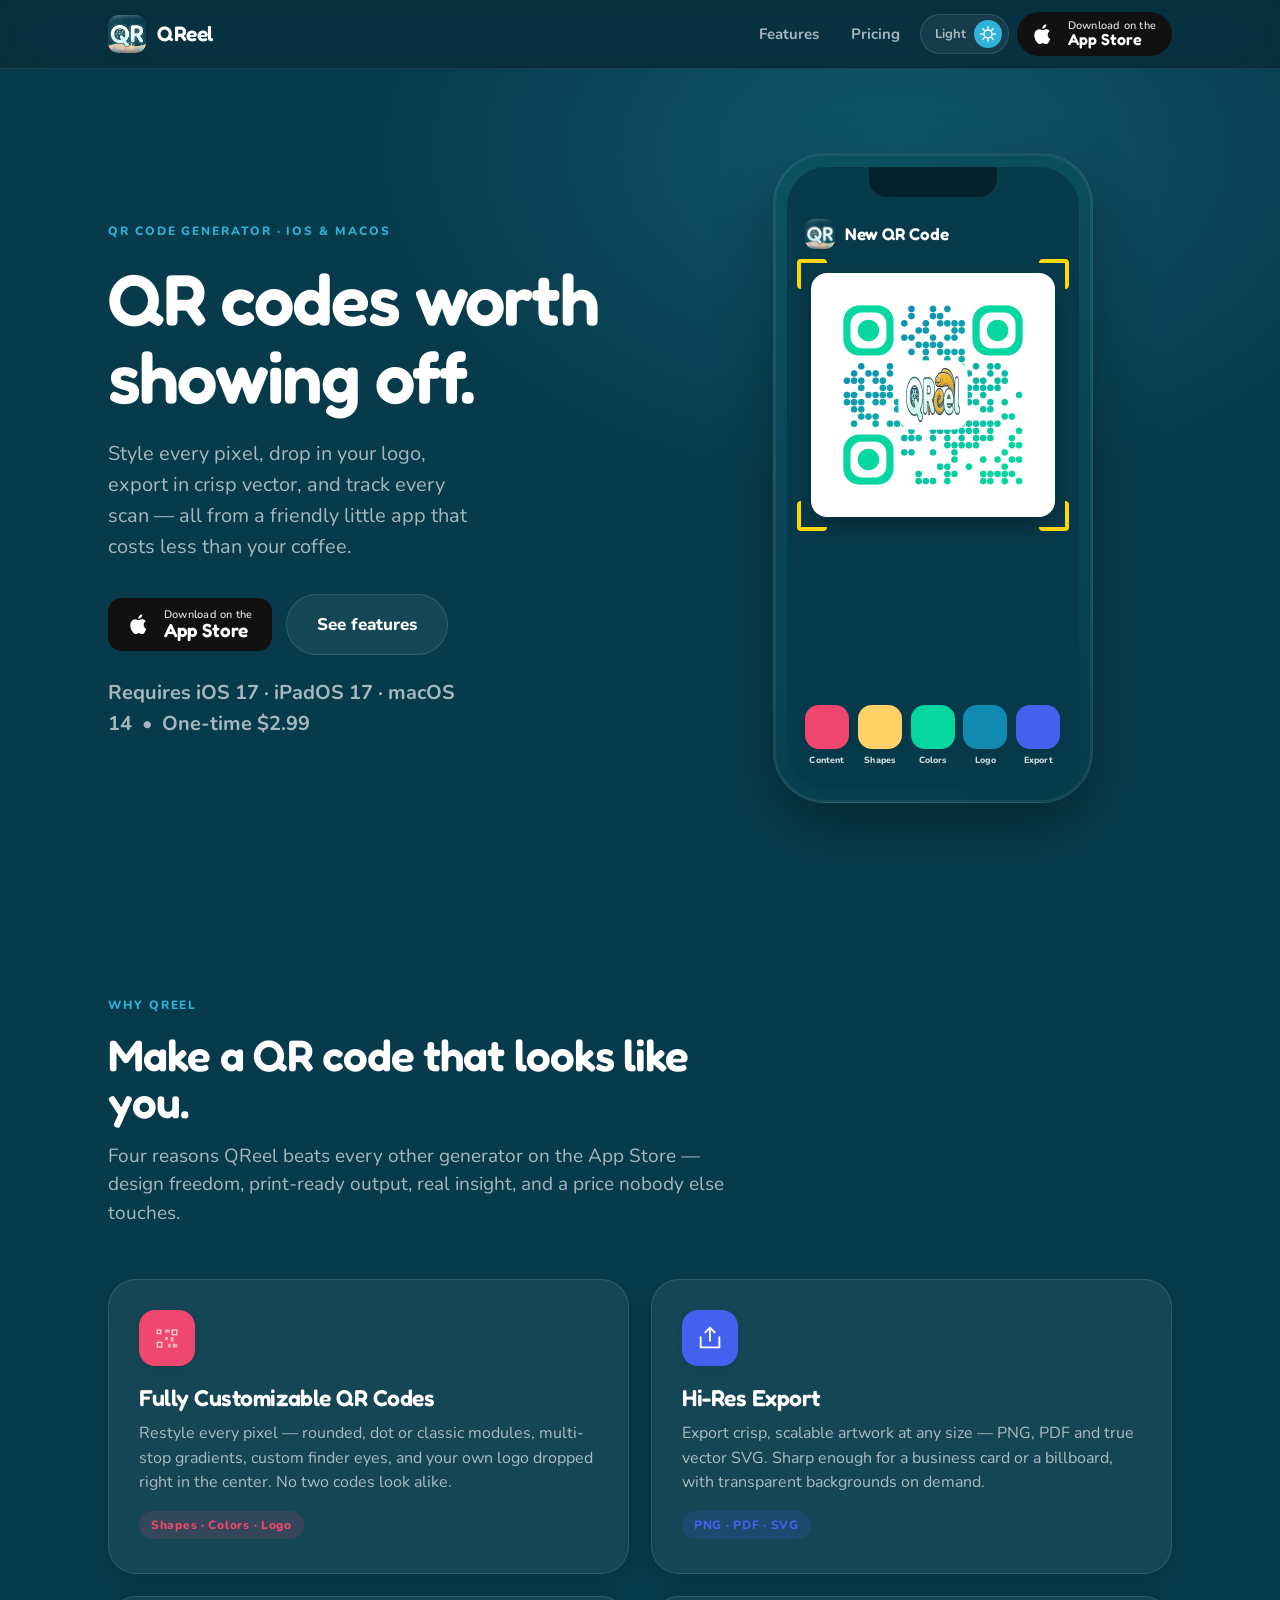
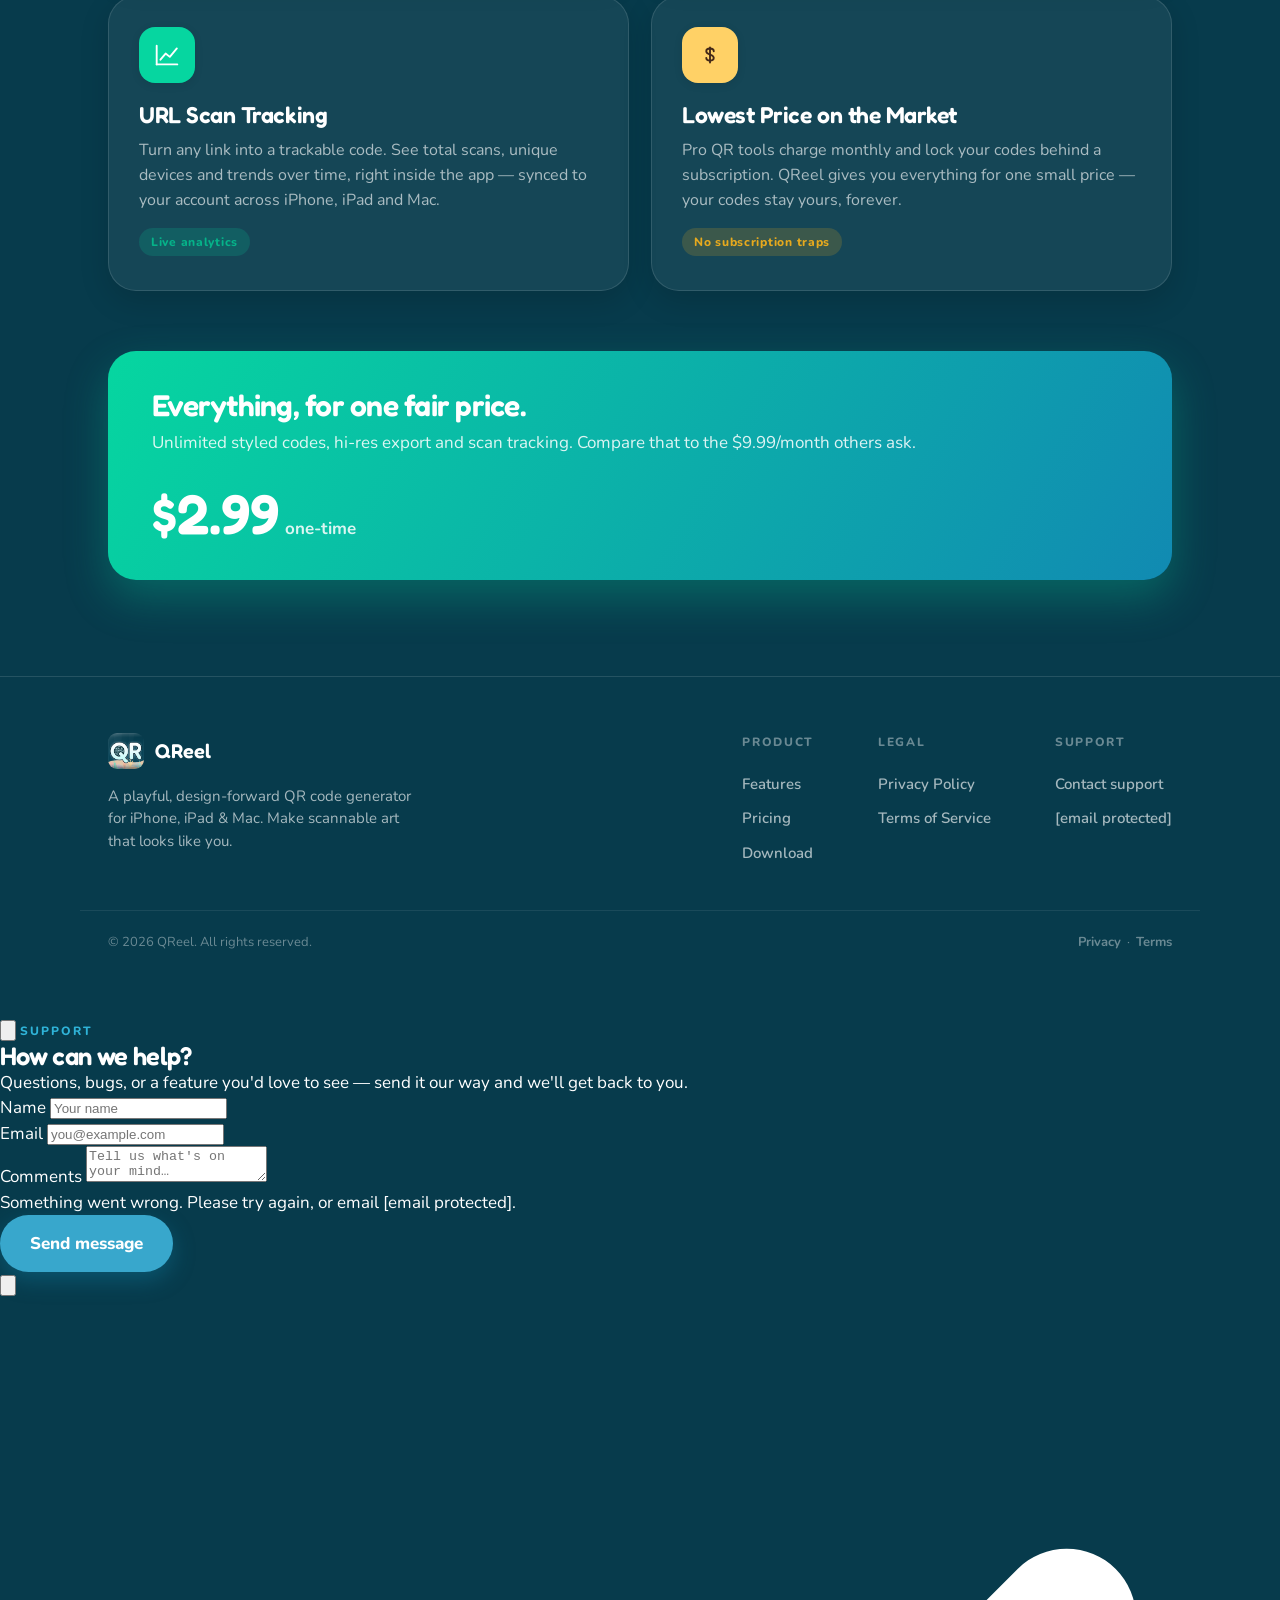
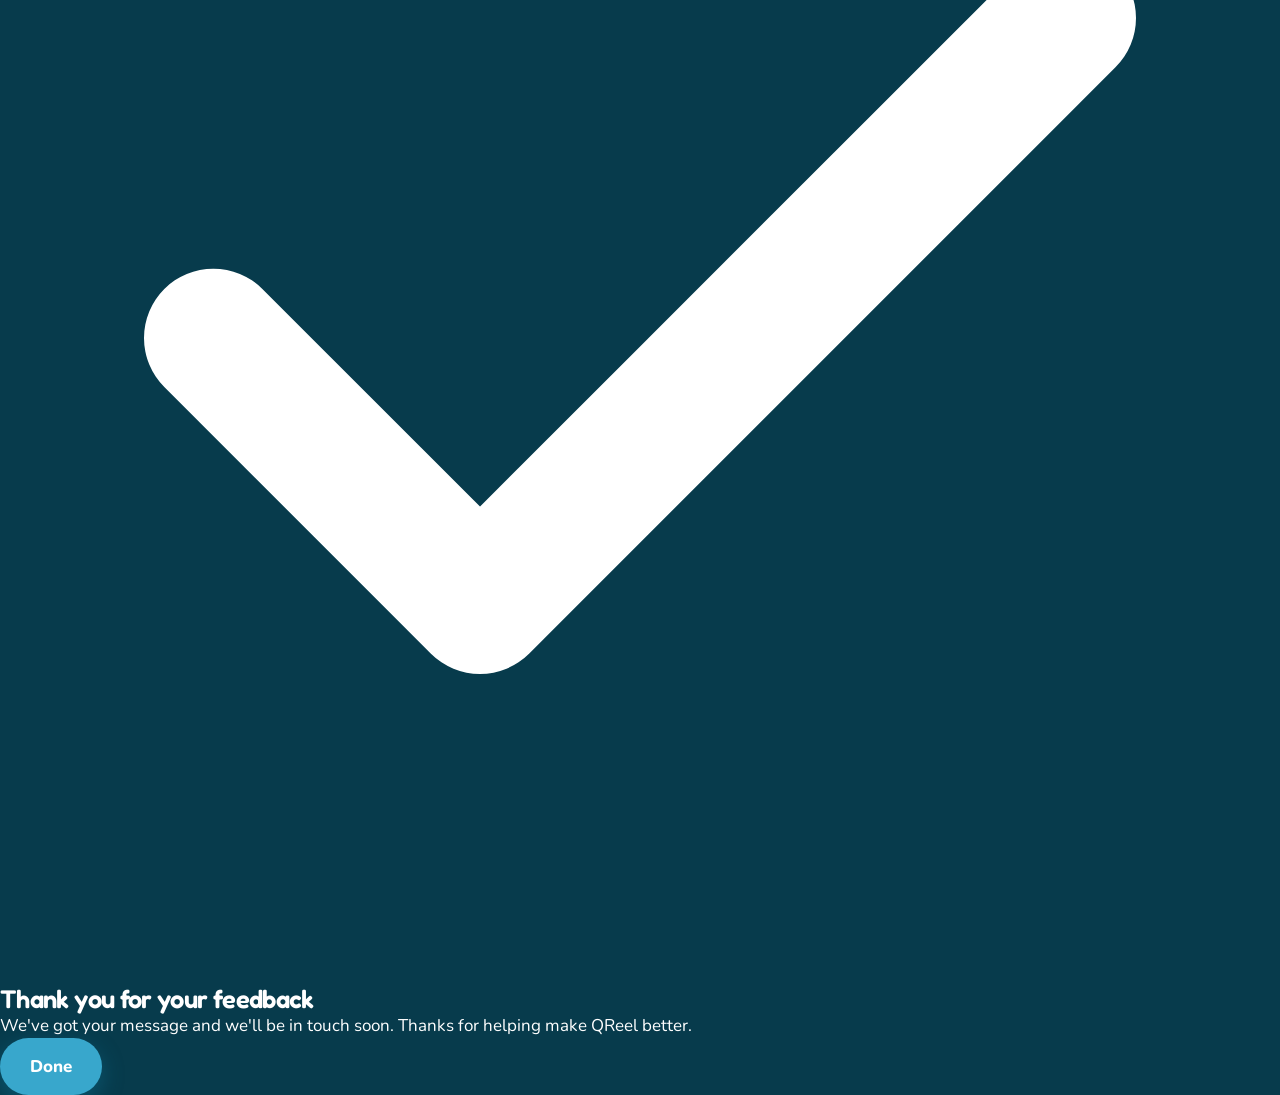
==== index.html @ c8c40844 "Implement support modal and feedback form Added support contact modal and feedback form." ====
<!doctype html>
<html lang="en" data-theme="dark">
<head>
<meta charset="utf-8">
<meta name="viewport" content="width=device-width, initial-scale=1">
<title>QReel — QR codes worth showing off</title>
<meta name="description" content="QReel is a playful QR code generator for iPhone, iPad and Mac. Fully customizable codes, hi-res export, scan tracking — at the lowest price on the App Store.">
<link rel="icon" href="assets/QReel-app-icon-reef-1024.png">
<link rel="stylesheet" href="qreel-site.css">
</head>
<body>
<style>
.heroA { position: relative; padding: 84px 0 92px; overflow: hidden; }
.heroA .hero-bg { position: absolute; inset: 0; background: var(--hero-glow); pointer-events: none; }
.heroA-grid { position: relative; display: grid; grid-template-columns: 1.05fr 0.95fr; gap: 56px; align-items: center; }
.heroA-copy h1 { font-size: clamp(40px, 6.2vw, 72px); margin-top: 18px; }
.heroA-copy > p { margin-top: 22px; font-size: 20px; line-height: 1.55; color: var(--text-secondary); max-width: 30ch; }
.hero-cta { display: flex; gap: 14px; align-items: center; margin-top: 32px; flex-wrap: wrap; }
.hero-meta { margin-top: 22px; color: var(--text-tertiary); font-weight: 700; font-size: 14px; }
.heroA-device { display: flex; justify-content: center; }
.phone {
  position: relative; width: 320px; height: 650px;
  background: linear-gradient(160deg, #0b515f, #073b4c);
  border-radius: 52px; padding: 13px;
  box-shadow: var(--shadow-float), inset 0 0 0 2px rgba(255,255,255,0.06);
  border: 1px solid rgba(255,255,255,0.10);
}
.phone-notch { position: absolute; top: 13px; left: 50%; transform: translateX(-50%); width: 128px; height: 30px; background: #04222b; border-radius: 0 0 18px 18px; z-index: 2; }
.phone-screen { width: 100%; height: 100%; background: #073b4c; border-radius: 40px; padding: 52px 18px 22px; display: flex; flex-direction: column; }
.app-top { display: flex; align-items: center; gap: 10px; margin-bottom: 16px; }
.app-eel { width: 30px; height: 30px; border-radius: 9px; background: url(assets/QReel-app-icon-reef-1024.png) center/cover; box-shadow: var(--shadow-tile); }
.app-title { font-family: var(--font-rounded); font-weight: 600; font-size: 17px; color: #fff; white-space: nowrap; }
.app-qr { background: #fff; border-radius: 16px; padding: 18px; box-shadow: 0 10px 26px rgba(0,0,0,0.3); margin: 8px 6px 0; }
.app-qr canvas { width: 100%; display: block; }
.app-tools { margin-top: auto; display: grid; grid-template-columns: repeat(5,1fr); gap: 8px; padding-top: 18px; }
.tool { display: flex; flex-direction: column; align-items: center; gap: 5px; }
.tool span { width: 44px; height: 44px; border-radius: 14px; box-shadow: var(--shadow-tile); }
.tool label { font-size: 9px; font-weight: 800; color: rgba(255,255,255,0.82); letter-spacing: 0.02em; }
.t-pink span { background: var(--qr-pink); } .t-yellow span { background: var(--qr-yellow); }
.t-emerald span { background: var(--qr-emerald); } .t-blue span { background: var(--qr-blue); }
.t-export span { background: var(--qr-export-blue); }
@media (prefers-reduced-motion: no-preference){ .heroA-device .phone { animation: floaty 6s ease-in-out infinite; } }
@keyframes floaty { 0%,100%{ transform: translateY(0);} 50%{ transform: translateY(-12px);} }
@media (max-width: 900px){ .heroA-grid { grid-template-columns: 1fr; gap: 40px; } .heroA-copy > p { max-width: none; } .heroA-device { order: -1; } .phone { transform: scale(0.9); } }
</style>
<header class="nav">
  <div class="wrap nav-inner">
    <a class="nav-brand" href="index.html" aria-label="QReel home">
      <img src="assets/QReel-app-icon-reef-1024.png" alt="QReel">
      <span>QReel</span>
    </a>
    <nav class="nav-links">
      <a class="hide-sm" href="index.html#features">Features</a>
      <a class="hide-sm" href="index.html#pricing">Pricing</a>
      <button class="theme-toggle" data-theme-toggle aria-label="Toggle color theme">
        <span class="t-dark">Light</span><span class="t-light">Dark</span>
        <span class="knob">
          <svg class="t-dark" viewBox="0 0 24 24" fill="currentColor"><path d="M12 18a6 6 0 100-12 6 6 0 000 12zM12 1v3M12 20v3M4.2 4.2l2.1 2.1M17.7 17.7l2.1 2.1M1 12h3M20 12h3M4.2 19.8l2.1-2.1M17.7 6.3l2.1-2.1" stroke="currentColor" stroke-width="2" fill="none" stroke-linecap="round"/></svg>
          <svg class="t-light" viewBox="0 0 24 24" fill="currentColor"><path d="M21 12.8A9 9 0 1111.2 3a7 7 0 009.8 9.8z"/></svg>
        </span>
      </button>
      <a class="appstore-btn" href="#download" style="padding:8px 16px 8px 13px;">
        <svg viewBox="0 0 24 24" fill="currentColor"><path d="M16.36 12.78c-.02-2.3 1.88-3.4 1.96-3.46-1.07-1.56-2.73-1.78-3.32-1.8-1.41-.14-2.76.83-3.47.83-.72 0-1.82-.81-3-.79-1.54.02-2.97.9-3.76 2.28-1.61 2.79-.41 6.92 1.15 9.19.76 1.11 1.67 2.36 2.86 2.31 1.15-.05 1.58-.74 2.97-.74 1.38 0 1.77.74 2.98.72 1.23-.02 2.01-1.13 2.76-2.25.87-1.29 1.23-2.54 1.25-2.61-.03-.01-2.39-.92-2.41-3.64zM14.07 5.86c.64-.78 1.07-1.85.95-2.93-.92.04-2.03.61-2.69 1.38-.59.69-1.11 1.79-.97 2.84 1.02.08 2.07-.52 2.71-1.29z"/></svg>
        <span class="as-text"><span class="as-small">Download on the</span><span class="as-big" style="font-size:16px;">App Store</span></span>
      </a>
    </nav>
  </div>
</header>
<section class="heroA">
  <div class="hero-bg"></div>
  <div class="wrap heroA-grid">
    <div class="heroA-copy">
      <span class="eyebrow reveal">QR Code Generator · iOS &amp; macOS</span>
      <h1 class="display reveal" data-delay="60">QR codes worth<br>showing off.</h1>
      <p class="reveal" data-delay="120">Style every pixel, drop in your logo, export in crisp vector, and track every scan — all from a friendly little app that costs less than your coffee.</p>
      <div class="hero-cta reveal" data-delay="180">
        <a class="appstore-btn" href="#download"><svg viewBox="0 0 24 24" fill="currentColor"><path d="M16.36 12.78c-.02-2.3 1.88-3.4 1.96-3.46-1.07-1.56-2.73-1.78-3.32-1.8-1.41-.14-2.76.83-3.47.83-.72 0-1.82-.81-3-.79-1.54.02-2.97.9-3.76 2.28-1.61 2.79-.41 6.92 1.15 9.19.76 1.11 1.67 2.36 2.86 2.31 1.15-.05 1.58-.74 2.97-.74 1.38 0 1.77.74 2.98.72 1.23-.02 2.01-1.13 2.76-2.25.87-1.29 1.23-2.54 1.25-2.61-.03-.01-2.39-.92-2.41-3.64zM14.07 5.86c.64-.78 1.07-1.85.95-2.93-.92.04-2.03.61-2.69 1.38-.59.69-1.11 1.79-.97 2.84 1.02.08 2.07-.52 2.71-1.29z"/></svg><span class="as-text"><span class="as-small">Download on the</span><span class="as-big">App Store</span></span></a>
        <a class="btn btn-secondary btn-lg" href="#features">See features</a>
      </div>
      <p class="hero-meta reveal" data-delay="240">Requires iOS 17 · iPadOS 17 · macOS 14 &nbsp;•&nbsp; One&#8209;time $2.99</p>
    </div>

    <div class="heroA-device reveal" data-delay="160">
      <div class="phone">
        <div class="phone-notch"></div>
        <div class="phone-screen">
          <div class="app-top">
            <span class="app-eel"></span>
            <span class="app-title">New QR Code</span>
          </div>
          <div class="app-qr scan-frame">
            <div class="brackets"><span class="tl"></span><span class="tr"></span><span class="bl"></span><span class="br"></span></div>
            <canvas data-qr='{"grid":25,"style":"rounded","colors":["#118ab2","#06d6a0"],"angle":50,"logo":true,"seed":42}'></canvas>
          </div>
          <div class="app-tools">
            <div class="tool t-pink"><span></span><label>Content</label></div>
            <div class="tool t-yellow"><span></span><label>Shapes</label></div>
            <div class="tool t-emerald"><span></span><label>Colors</label></div>
            <div class="tool t-blue"><span></span><label>Logo</label></div>
            <div class="tool t-export"><span></span><label>Export</label></div>
          </div>
        </div>
      </div>
    </div>
  </div>
</section>
<section class="section" id="features">
  <div class="wrap">
    <div class="section-head reveal">
      <span class="eyebrow">Why QReel</span>
      <h2 class="display">Make a QR code that looks like you.</h2>
      <p>Four reasons QReel beats every other generator on the App Store — design freedom, print-ready output, real insight, and a price nobody else touches.</p>
    </div>

    <div class="feature-grid">
      <article class="feature-card f-pink reveal">
        <div class="ic"><svg viewBox="0 0 256 256" fill="currentColor"><path d="M40 56h40v40H40zM48 64v24h24V64zm120-8h48v48h-48zm8 8v32h32V64zM40 160h48v48H40zm8 8v32h32v-32z"/><path d="M112 56h40v24h-40zM160 120h24v40h-24zM112 120h24v24h-24zM136 176h24v32h-24zM176 176h40v32h-40zM112 176h0z" opacity="0.55"/></svg></div>
        <h3>Fully Customizable QR Codes</h3>
        <p>Restyle every pixel — rounded, dot or classic modules, multi-stop gradients, custom finder eyes, and your own logo dropped right in the center. No two codes look alike.</p>
        <span class="tag">Shapes · Colors · Logo</span>
      </article>

      <article class="feature-card f-blue reveal" data-delay="80">
        <div class="ic"><svg viewBox="0 0 256 256" fill="none" stroke="currentColor" stroke-width="16" stroke-linecap="round" stroke-linejoin="round"><path d="M128 152V40"/><path d="M88 80l40-40 40 40"/><path d="M48 120v88h160v-88"/></svg></div>
        <h3>Hi-Res Export</h3>
        <p>Export crisp, scalable artwork at any size — PNG, PDF and true vector SVG. Sharp enough for a business card or a billboard, with transparent backgrounds on demand.</p>
        <span class="tag">PNG · PDF · SVG</span>
      </article>

      <article class="feature-card f-emerald reveal" data-delay="160">
        <div class="ic"><svg viewBox="0 0 256 256" fill="none" stroke="currentColor" stroke-width="16" stroke-linecap="round" stroke-linejoin="round"><path d="M40 208V48"/><path d="M40 208h176"/><path d="M72 168l44-52 36 28 60-72"/></svg></div>
        <h3>URL Scan Tracking</h3>
        <p>Turn any link into a trackable code. See total scans, unique devices and trends over time, right inside the app — synced to your account across iPhone, iPad and Mac.</p>
        <span class="tag">Live analytics</span>
      </article>

      <article class="feature-card f-yellow reveal" data-delay="240">
        <div class="ic"><svg viewBox="0 0 256 256" fill="none" stroke="currentColor" stroke-width="16" stroke-linecap="round" stroke-linejoin="round"><path d="M128 64v128"/><path d="M160 96c0-15-14-24-32-24s-32 8-32 24 14 22 32 28 32 12 32 28-14 24-32 24-32-9-32-24"/></svg></div>
        <h3>Lowest Price on the Market</h3>
        <p>Pro QR tools charge monthly and lock your codes behind a subscription. QReel gives you everything for one small price — your codes stay yours, forever.</p>
        <span class="tag">No subscription traps</span>
      </article>
    </div>

    <div class="price-strip reveal" id="pricing">
      <div class="pl">
        <h3 class="display">Everything, for one fair price.</h3>
        <p>Unlimited styled codes, hi-res export and scan tracking. Compare that to the $9.99/month others ask.</p>
      </div>
      <div class="pr">
        <span class="amt">$2.99</span>
        <span class="per">one&#8209;time</span>
      </div>
    </div>
  </div>
</section>
<footer class="foot">
  <div class="wrap foot-inner">
    <div class="foot-brand">
      <div class="fb"><img src="assets/QReel-app-icon-reef-1024.png" alt="QReel"><span>QReel</span></div>
      <p>A playful, design-forward QR code generator for iPhone, iPad &amp; Mac. Make scannable art that looks like you.</p>
    </div>
    <div class="foot-cols">
      <div class="foot-col">
        <h4>Product</h4>
        <a href="index.html#features">Features</a>
        <a href="index.html#pricing">Pricing</a>
        <a href="#download">Download</a>
      </div>
      <div class="foot-col">
        <h4>Legal</h4>
        <a href="privacy.html">Privacy Policy</a>
        <a href="terms.html">Terms of Service</a>
      </div>
      <div class="foot-col">
        <h4>Support</h4>
        <a href="#" data-open-support>Contact support</a>
        <a href="/cdn-cgi/l/email-protection#0e7d7b7e7e617c7a4e7f7c6b6b62206f7e7e"><span class="__cf_email__" data-cfemail="d2a1a7a2a2bda0a692a3a0b7b7befcb3a2a2">[email&#160;protected]</span></a>
      </div>
    </div>
  </div>
  <div class="foot-legal">
    <span>© 2026 QReel. All rights reserved.</span>
    <span><a href="privacy.html">Privacy</a> &nbsp;·&nbsp; <a href="terms.html">Terms</a></span>
  </div>
</footer>
<div class="modal" id="supportModal" aria-hidden="true">
  <div class="modal-scrim" data-close></div>
  <div class="modal-shell">
    <div class="modal-card" role="dialog" aria-modal="true" aria-labelledby="supportTitle">
      <button class="modal-close" type="button" data-close aria-label="Close">
        <svg viewBox="0 0 24 24" fill="none" stroke="currentColor" stroke-width="2.4" stroke-linecap="round"><path d="M6 6l12 12M18 6L6 18"></path></svg>
      </button>
      <span class="eyebrow">Support</span>
      <h2 class="display" id="supportTitle">How can we help?</h2>
      <p class="sub">Questions, bugs, or a feature you'd love to see — send it our way and we'll get back to you.</p>
      <form id="supportForm" action="https://api.staticforms.dev/submit" method="POST" novalidate>
        <input type="hidden" name="apiKey" value="sf_827bdb34bec61e9b6d67c569">
        <div class="field">
          <label for="sf-name">Name</label>
          <input id="sf-name" name="name" type="text" autocomplete="name" placeholder="Your name" required>
        </div>
        <div class="field">
          <label for="sf-email">Email</label>
          <input id="sf-email" name="email" type="email" autocomplete="email" placeholder="you@example.com" required>
        </div>
        <div class="field">
          <label for="sf-message">Comments</label>
          <textarea id="sf-message" name="message" placeholder="Tell us what's on your mind…" required></textarea>
        </div>
        <input type="hidden" name="subject" value="New QReel support message">
        <input type="text" name="honeypot" tabindex="-1" autocomplete="off" style="position:absolute;left:-9999px;width:1px;height:1px;opacity:0" aria-hidden="true">
        <p class="form-error" id="sf-error">Something went wrong. Please try again, or email <a href="/cdn-cgi/l/email-protection" class="__cf_email__" data-cfemail="582b2d2828372a2c18292a3d3d3476392828">[email&#160;protected]</a>.</p>
        <div class="form-actions">
          <button class="btn btn-primary btn-lg" type="submit">Send message</button>
        </div>
      </form>
    </div>
  </div>
</div>
<div class="modal" id="thanksModal" aria-hidden="true">
  <div class="modal-scrim" data-close></div>
  <div class="modal-shell">
    <div class="modal-card" role="dialog" aria-modal="true" aria-labelledby="thanksTitle">
      <button class="modal-close" type="button" data-close aria-label="Close">
        <svg viewBox="0 0 24 24" fill="none" stroke="currentColor" stroke-width="2.4" stroke-linecap="round"><path d="M6 6l12 12M18 6L6 18"></path></svg>
      </button>
      <div class="modal-success-ic"><svg viewBox="0 0 24 24" fill="none" stroke="currentColor" stroke-width="2.6" stroke-linecap="round" stroke-linejoin="round"><path d="M20 6L9 17l-5-5"></path></svg></div>
      <h2 class="display" id="thanksTitle">Thank you for your feedback</h2>
      <p class="sub">We've got your message and we'll be in touch soon. Thanks for helping make QReel better.</p>
      <div class="form-actions">
        <button class="btn btn-primary btn-lg" type="button" data-close>Done</button>
      </div>
    </div>
  </div>
</div>
<script data-cfasync="false" src="/cdn-cgi/scripts/5c5dd728/cloudflare-static/email-decode.min.js"></script><script data-cfasync="false" src="/cdn-cgi/scripts/5c5dd728/cloudflare-static/email-decode.min.js"></script><script src="qr-art.js"></script>
<script src="site.js"></script>
</body>
</html>
---- qreel-site.css ----
/* ============================================================
   QReel — marketing site styles
   Self-contained (tokens + components inlined) so the GitHub
   Pages repo only needs this /site folder. Built on the QReel
   design system: happy flat palette, Fredoka display + Nunito
   UI, teal/cream ambient themes, soft shadows, liquid press.
   ============================================================ */

@import url("https://fonts.googleapis.com/css2?family=Fredoka:wght@400;500;600;700&family=Nunito:ital,wght@0,400;0,500;0,600;0,700;0,800;1,400&display=swap");

/* ---- Tokens ---------------------------------------------- */
:root {
  --qr-pink:     #ef476f;
  --qr-yellow:   #ffd166;
  --qr-emerald:  #06d6a0;
  --qr-blue:     #118ab2;
  --qr-teal:     #073b4c;
  --qr-cream:    #f2dfd7;
  --qr-scan-gold:   #ffd60a;
  --qr-export-blue: #4361ee;
  --qr-cocoa:       #432818;
  --qr-eel-gold:    #e6a91e;
  --qr-eel-green:   #8fbf3f;

  --font-ui: "Nunito", -apple-system, system-ui, "Segoe UI", Roboto, sans-serif;
  --font-rounded: "Fredoka", -apple-system, "SF Pro Rounded", system-ui, "Nunito", sans-serif;

  --r-sm: 12px;
  --r-md: 16px;
  --r-lg: 20px;
  --r-xl: 28px;
  --r-pill: 999px;

  --shadow-tile:   0 2px 8px  rgba(0,0,0,0.10);
  --shadow-card:   0 10px 30px rgba(0,0,0,0.14);
  --shadow-qr:     0 18px 44px rgba(0,0,0,0.28);
  --shadow-float:  0 24px 60px rgba(0,0,0,0.30);

  --ease-spring: cubic-bezier(0.34, 1.12, 0.64, 1);
  --ease-liquid: cubic-bezier(0.3, 1.6, 0.5, 1);
  --press-scale: 0.93;

  --maxw: 1120px;
}

/* ---- Theme: dark (teal) ---------------------------------- */
:root,
[data-theme="dark"] {
  --bg-app:        #073b4c;
  --bg-elevated:   #0c4d61;
  --bg-deep:       #052c39;
  --surface-card:  rgba(255,255,255,0.06);
  --surface-glass: rgba(12,40,48,0.62);
  --hairline:      rgba(255,255,255,0.12);
  --hairline-2:    rgba(255,255,255,0.08);
  --text-primary:   #ffffff;
  --text-secondary: rgba(255,255,255,0.64);
  --text-tertiary:  rgba(255,255,255,0.40);
  --accent:        #2fb3d8;
  --accent-strong: #38a7cc;
  --hero-glow:     radial-gradient(60% 60% at 70% 10%, rgba(47,179,216,0.22), transparent 70%);
}

/* ---- Theme: light (warm cream) --------------------------- */
[data-theme="light"] {
  --bg-app:        #f2dfd7;
  --bg-elevated:   #fbf3ee;
  --bg-deep:       #ead6cc;
  --surface-card:  #ffffff;
  --surface-glass: rgba(255,255,255,0.72);
  --hairline:      rgba(67,40,24,0.14);
  --hairline-2:    rgba(67,40,24,0.08);
  --text-primary:   #432818;
  --text-secondary: rgba(67,40,24,0.66);
  --text-tertiary:  rgba(67,40,24,0.42);
  --accent:        #0d6f90;
  --accent-strong: #118ab2;
  --hero-glow:     radial-gradient(60% 60% at 70% 10%, rgba(17,138,178,0.12), transparent 70%);
}

/* ---- Reset ----------------------------------------------- */
*, *::before, *::after { box-sizing: border-box; }
html { -webkit-text-size-adjust: 100%; scroll-behavior: smooth; }
body {
  margin: 0;
  font-family: var(--font-ui);
  font-size: 17px;
  line-height: 1.5;
  color: var(--text-primary);
  background: var(--bg-app);
  -webkit-font-smoothing: antialiased;
  -moz-osx-font-smoothing: grayscale;
}
img { max-width: 100%; display: block; }
a { color: inherit; text-decoration: none; }
h1, h2, h3 { margin: 0; font-family: var(--font-rounded); font-weight: 600; letter-spacing: -0.02em; line-height: 1.08; }
p { margin: 0; }

.wrap { width: 100%; max-width: var(--maxw); margin: 0 auto; padding: 0 28px; }
.display { font-family: var(--font-rounded); font-weight: 600; letter-spacing: -0.025em; }
.eyebrow {
  font-family: var(--font-ui);
  font-size: 12px;
  font-weight: 800;
  letter-spacing: 0.16em;
  text-transform: uppercase;
  color: var(--accent);
}

/* ---- Top nav --------------------------------------------- */
.nav {
  position: sticky; top: 0; z-index: 50;
  backdrop-filter: blur(20px) saturate(180%);
  -webkit-backdrop-filter: blur(20px) saturate(180%);
  background: var(--surface-glass);
  border-bottom: 1px solid var(--hairline-2);
}
.nav-inner {
  display: flex; align-items: center; justify-content: space-between;
  height: 68px;
}
.nav-brand { display: flex; align-items: center; gap: 11px; }
.nav-brand img { width: 38px; height: 38px; border-radius: 10px; box-shadow: var(--shadow-tile); }
.nav-brand span { font-family: var(--font-rounded); font-weight: 600; font-size: 21px; letter-spacing: -0.02em; }
.nav-links { display: flex; align-items: center; gap: 8px; }
.nav-links a { color: var(--text-secondary); font-weight: 700; font-size: 15px; padding: 8px 12px; border-radius: var(--r-pill); transition: color 180ms, background 180ms; }
.nav-links a:hover { color: var(--text-primary); background: var(--hairline-2); }
.nav-links a.appstore-btn,
.nav-links a.appstore-btn:hover { color: #fff; background: #111; }

/* ---- Theme toggle ---------------------------------------- */
.theme-toggle {
  display: inline-flex; align-items: center; gap: 8px;
  height: 40px; padding: 0 6px 0 14px;
  border: 1px solid var(--hairline);
  background: var(--surface-card);
  border-radius: var(--r-pill);
  color: var(--text-secondary);
  font-family: var(--font-ui); font-weight: 700; font-size: 13px;
  cursor: pointer;
  transition: transform 220ms var(--ease-liquid), border-color 180ms, color 180ms;
}
.theme-toggle:hover { color: var(--text-primary); border-color: var(--accent); }
.theme-toggle:active { transform: scale(var(--press-scale)); }
.theme-toggle .knob {
  width: 28px; height: 28px; border-radius: 50%;
  display: grid; place-items: center;
  background: var(--accent); color: #fff;
}
.theme-toggle .knob svg { width: 16px; height: 16px; }
.theme-toggle .t-light { display: none; }
.theme-toggle .t-dark { display: inline; }
[data-theme="light"] .theme-toggle .t-light { display: inline; }
[data-theme="light"] .theme-toggle .t-dark { display: none; }

/* ---- Buttons --------------------------------------------- */
.btn {
  display: inline-flex; align-items: center; justify-content: center; gap: 10px;
  font-family: var(--font-ui); font-weight: 800; font-size: 16px;
  border: none; cursor: pointer; text-align: center;
  border-radius: var(--r-pill); padding: 15px 26px;
  transition: transform 240ms var(--ease-liquid), box-shadow 220ms, background 180ms, filter 180ms;
}
.btn:active { transform: scale(var(--press-scale)); }
.btn-primary { background: var(--accent-strong); color: #fff; box-shadow: 0 8px 22px rgba(17,138,178,0.34); }
.btn-primary:hover { filter: brightness(1.06); box-shadow: 0 12px 28px rgba(17,138,178,0.42); }
.btn-secondary { background: var(--surface-card); color: var(--text-primary); border: 1px solid var(--hairline); }
.btn-secondary:hover { border-color: var(--accent); }
.btn .store-glyph { width: 20px; height: 24px; }
.btn-lg { padding: 17px 30px; font-size: 17px; }

/* App Store style pill */
.appstore-btn {
  display: inline-flex; align-items: center; gap: 12px;
  background: #111; color: #fff;
  border-radius: 14px; padding: 11px 20px 11px 18px;
  transition: transform 240ms var(--ease-liquid), filter 180ms;
}
[data-theme="light"] .appstore-btn { background: #1c1c1e; }
.appstore-btn:hover { filter: brightness(1.12); }
.appstore-btn:active { transform: scale(var(--press-scale)); }
.appstore-btn svg { width: 26px; height: 26px; flex: none; }
.appstore-btn .as-text { display: flex; flex-direction: column; line-height: 1.05; text-align: left; }
.appstore-btn .as-small { font-size: 11px; font-weight: 600; opacity: 0.85; letter-spacing: 0.02em; }
.appstore-btn .as-big { font-family: var(--font-rounded); font-weight: 600; font-size: 19px; }

/* ---- Feature section (shared) ---------------------------- */
.section { padding: 96px 0; }
.section-head { max-width: 640px; }
.section-head h2 { font-size: clamp(30px, 4vw, 44px); margin-top: 14px; }
.section-head p { margin-top: 16px; color: var(--text-secondary); font-size: 19px; }

.feature-grid {
  margin-top: 52px;
  display: grid; gap: 22px;
  grid-template-columns: repeat(2, 1fr);
}
.feature-card {
  position: relative;
  background: var(--surface-card);
  border: 1px solid var(--hairline);
  border-radius: var(--r-xl);
  padding: 30px 30px 34px;
  box-shadow: var(--shadow-card);
  overflow: hidden;
  transition: transform 320ms var(--ease-spring);
}
.feature-card:hover { transform: translateY(-4px); }
.feature-card .ic {
  width: 56px; height: 56px; border-radius: var(--r-md);
  display: grid; place-items: center; margin-bottom: 20px;
  box-shadow: var(--shadow-tile);
}
.feature-card .ic svg { width: 30px; height: 30px; color: #fff; }
.feature-card h3 { font-size: 23px; }
.feature-card p { margin-top: 10px; color: var(--text-secondary); font-size: 16px; line-height: 1.55; }
.feature-card .tag {
  display: inline-block; margin-top: 16px;
  font-size: 12px; font-weight: 800; letter-spacing: 0.06em;
  padding: 5px 12px; border-radius: var(--r-pill);
}
/* per-feature accent (QReel color-coding) */
.f-pink   .ic { background: var(--qr-pink); }
.f-yellow .ic { background: var(--qr-yellow); }
.f-yellow .ic svg { color: var(--qr-cocoa); }
.f-emerald .ic { background: var(--qr-emerald); }
.f-blue   .ic { background: var(--qr-export-blue); }
.f-pink    .tag { background: rgba(239,71,111,0.14);  color: var(--qr-pink); }
.f-yellow  .tag { background: rgba(230,169,30,0.18);  color: var(--qr-eel-gold); }
.f-emerald .tag { background: rgba(6,214,160,0.16);   color: #06b389; }
.f-blue    .tag { background: rgba(67,97,238,0.14);   color: var(--qr-export-blue); }

/* ---- Price strip ----------------------------------------- */
.price-strip {
  margin-top: 60px;
  display: flex; align-items: center; justify-content: space-between; gap: 30px;
  flex-wrap: wrap;
  background: linear-gradient(120deg, var(--qr-emerald), var(--qr-blue));
  border-radius: var(--r-xl);
  padding: 38px 44px;
  color: #fff;
  box-shadow: 0 18px 44px rgba(6,214,160,0.28);
}
.price-strip .pl h3 { font-size: 30px; color: #fff; }
.price-strip .pl p { margin-top: 8px; color: rgba(255,255,255,0.86); font-size: 17px; }
.price-strip .pr { display: flex; align-items: baseline; gap: 6px; }
.price-strip .pr .amt { font-family: var(--font-rounded); font-weight: 600; font-size: 56px; line-height: 1; }
.price-strip .pr .per { font-size: 17px; font-weight: 700; opacity: 0.85; }

/* ---- Footer ---------------------------------------------- */
.foot { border-top: 1px solid var(--hairline); padding: 56px 0 64px; }
.foot-inner { display: flex; justify-content: space-between; gap: 40px; flex-wrap: wrap; }
.foot-brand { max-width: 320px; }
.foot-brand .fb { display: flex; align-items: center; gap: 11px; }
.foot-brand img { width: 36px; height: 36px; border-radius: 9px; }
.foot-brand .fb span { font-family: var(--font-rounded); font-weight: 600; font-size: 20px; }
.foot-brand p { margin-top: 16px; color: var(--text-secondary); font-size: 15px; }
.foot-cols { display: flex; gap: 64px; flex-wrap: wrap; }
.foot-col h4 { font-family: var(--font-ui); font-size: 12px; font-weight: 800; letter-spacing: 0.14em; text-transform: uppercase; color: var(--text-tertiary); margin: 0 0 16px; }
.foot-col a { display: block; color: var(--text-secondary); font-weight: 600; font-size: 15px; padding: 6px 0; transition: color 160ms; }
.foot-col a:hover { color: var(--accent); }
.foot-legal {
  max-width: var(--maxw); margin: 40px auto 0; padding: 22px 28px 0;
  border-top: 1px solid var(--hairline-2);
  display: flex; justify-content: space-between; gap: 16px; flex-wrap: wrap;
  color: var(--text-tertiary); font-size: 13px;
}
.foot-legal a { color: var(--text-tertiary); font-weight: 700; }
.foot-legal a:hover { color: var(--accent); }

/* ---- Scan-bracket frame (brand flourish) ----------------- */
.scan-frame { position: relative; }
.scan-frame::before, .scan-frame::after,
.scan-frame > .br-tl, .scan-frame > .br-tr, .scan-frame > .br-bl, .scan-frame > .br-br { display: none; }
.brackets { position: absolute; inset: -14px; pointer-events: none; }
.brackets span {
  position: absolute; width: 30px; height: 30px;
  border: 4px solid var(--qr-scan-gold); border-radius: 4px;
}
.brackets .tl { top: 0; left: 0; border-right: none; border-bottom: none; }
.brackets .tr { top: 0; right: 0; border-left: none; border-bottom: none; }
.brackets .bl { bottom: 0; left: 0; border-right: none; border-top: none; }
.brackets .br { bottom: 0; right: 0; border-left: none; border-top: none; }

/* ---- QR canvas card -------------------------------------- */
.qr-card {
  background: #ffffff;
  border-radius: var(--r-lg);
  padding: 22px;
  box-shadow: var(--shadow-qr);
}
.qr-card canvas { display: block; width: 100%; height: auto; border-radius: 10px; }
.qr-cap { margin-top: 14px; text-align: center; font-weight: 800; font-size: 13px; letter-spacing: 0.06em; color: var(--qr-cocoa); text-transform: uppercase; }

/* ---- legal doc pages ------------------------------------- */
.doc { max-width: 760px; margin: 0 auto; padding: 64px 28px 96px; }
.doc .eyebrow { display: block; }
.doc h1 { font-size: clamp(34px, 5vw, 50px); margin-top: 12px; }
.doc .meta { margin-top: 14px; color: var(--text-tertiary); font-size: 15px; font-weight: 700; }
.doc h2 { font-size: 25px; margin: 44px 0 0; }
.doc h2 + p { margin-top: 14px; }
.doc p, .doc li { color: var(--text-secondary); font-size: 17px; line-height: 1.62; }
.doc p { margin-top: 14px; }
.doc ul { margin: 14px 0 0; padding-left: 22px; }
.doc li { margin-top: 8px; }
.doc strong { color: var(--text-primary); font-weight: 800; }
.doc a.inline { color: var(--accent); font-weight: 700; text-decoration: underline; text-underline-offset: 3px; }
.doc .callout {
  margin-top: 22px; padding: 20px 22px;
  background: var(--surface-card); border: 1px solid var(--hairline);
  border-left: 4px solid var(--accent); border-radius: var(--r-md);
}
.doc .callout p { margin-top: 0; color: var(--text-secondary); }
.toc-back { display: inline-flex; align-items: center; gap: 8px; font-weight: 800; color: var(--accent); font-size: 15px; }

/* ---- entrance motion ------------------------------------- */
/* Visibility NEVER depends on motion: content is always opaque.
   The intro animates position only, and only when JS adds .in. */
@media (prefers-reduced-motion: no-preference) {
  .reveal.in { animation: qr-reveal 600ms var(--ease-spring) both; }
  .reveal.in[data-delay="80"]  { animation-delay: 80ms; }
  .reveal.in[data-delay="120"] { animation-delay: 120ms; }
  .reveal.in[data-delay="160"] { animation-delay: 160ms; }
  .reveal.in[data-delay="180"] { animation-delay: 180ms; }
  .reveal.in[data-delay="240"] { animation-delay: 240ms; }
}
@keyframes qr-reveal {
  from { transform: translateY(20px); }
  to   { transform: none; }
}

/* ---- responsive ------------------------------------------ */
@media (max-width: 860px) {
  .feature-grid { grid-template-columns: 1fr; }
  .nav-links .hide-sm { display: none; }
  .section { padding: 68px 0; }
}
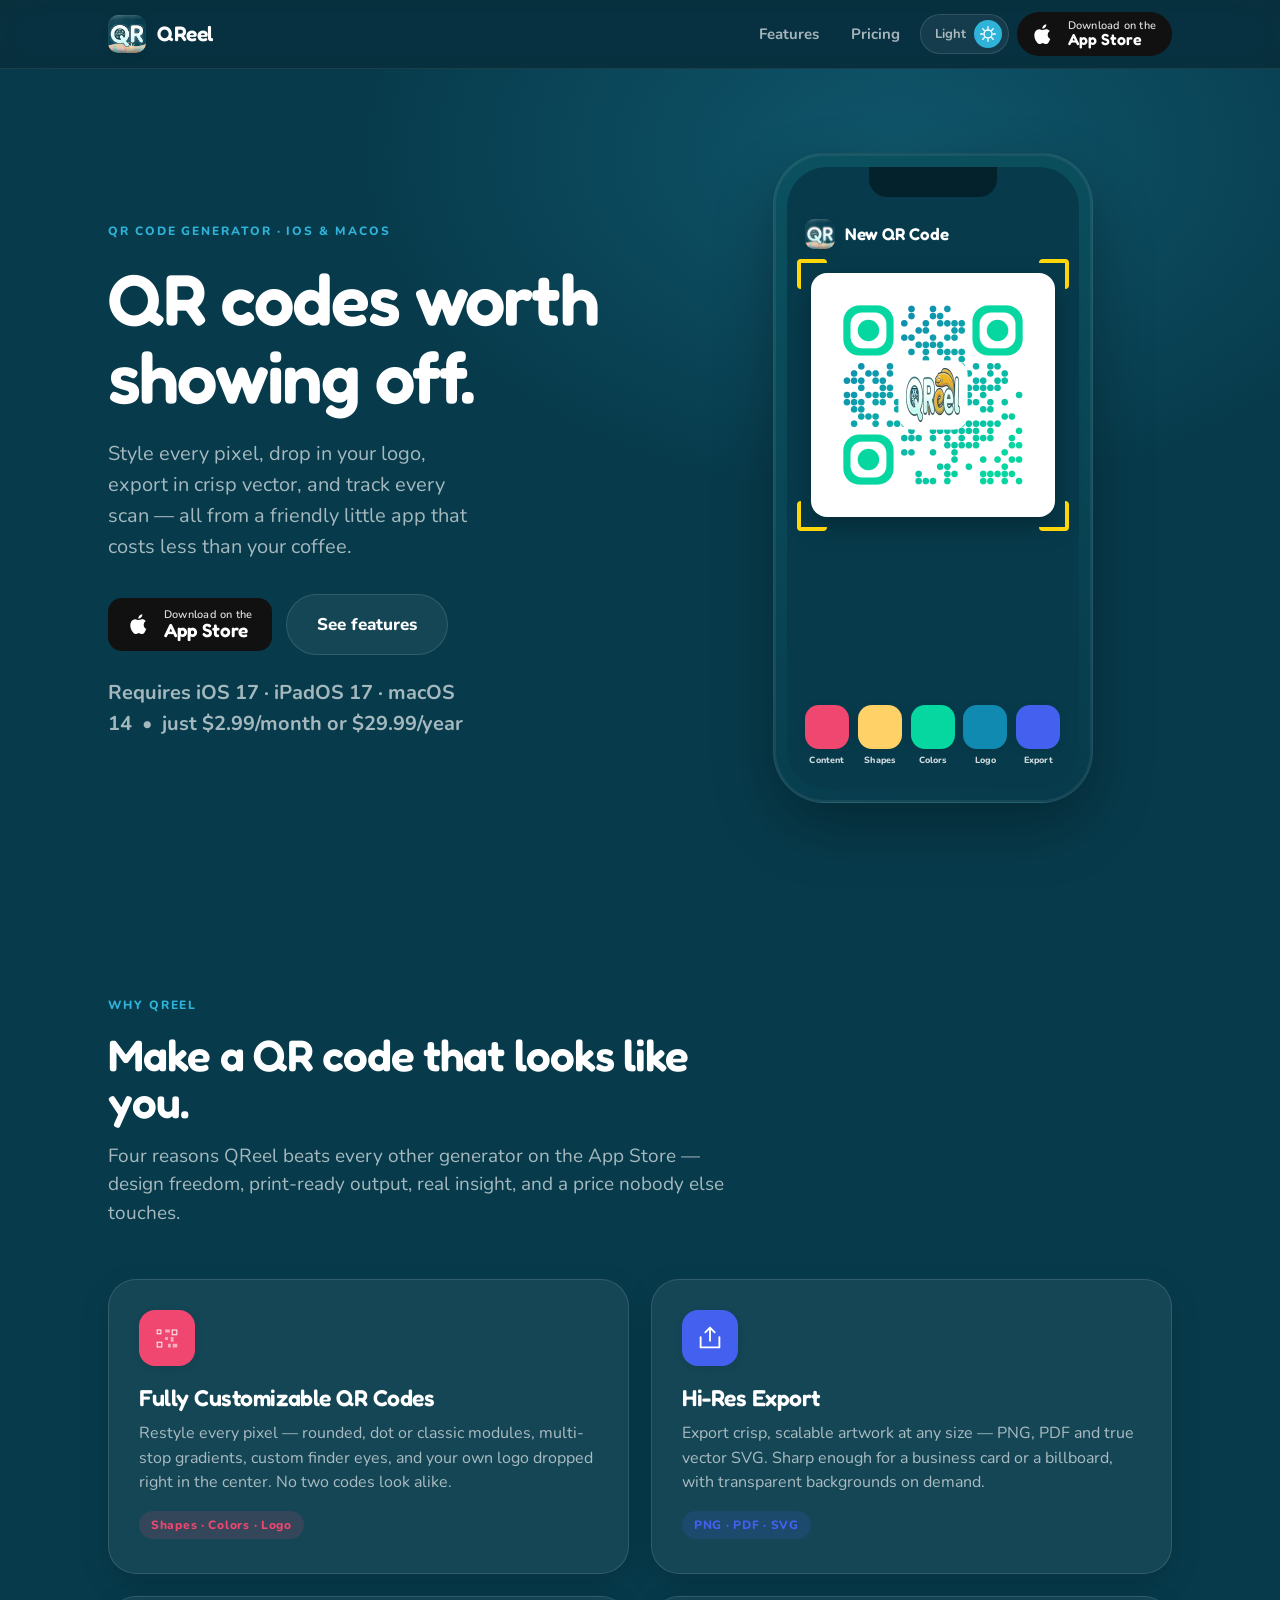
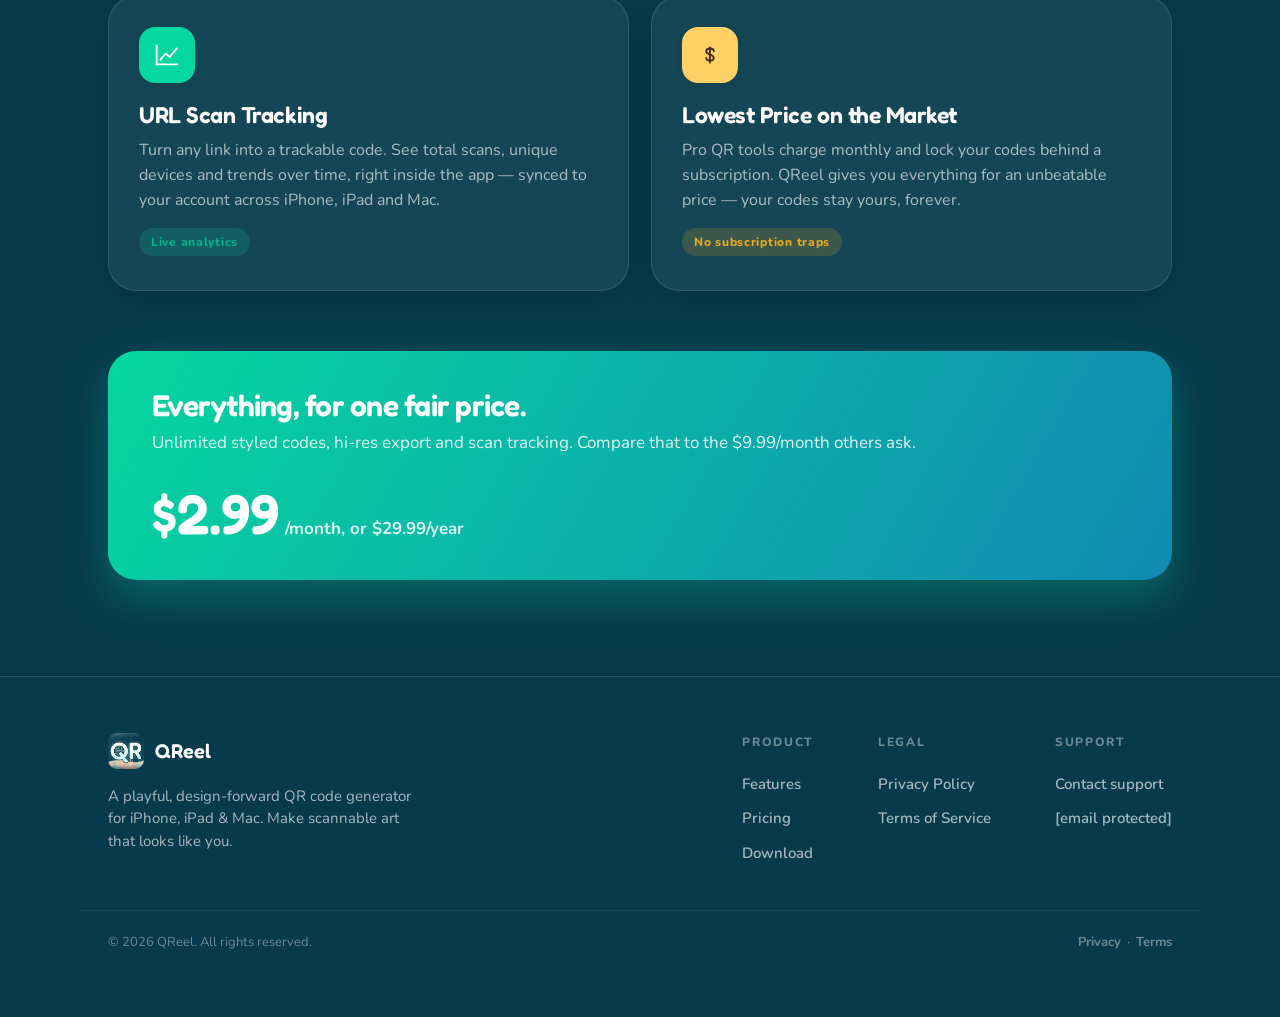
==== commit e16037fb: "Update pricing details and descriptions in index.html" ====
--- a/index.html
+++ b/index.html
@@ -77,7 +77,7 @@
         <a class="appstore-btn" href="#download"><svg viewBox="0 0 24 24" fill="currentColor"><path d="M16.36 12.78c-.02-2.3 1.88-3.4 1.96-3.46-1.07-1.56-2.73-1.78-3.32-1.8-1.41-.14-2.76.83-3.47.83-.72 0-1.82-.81-3-.79-1.54.02-2.97.9-3.76 2.28-1.61 2.79-.41 6.92 1.15 9.19.76 1.11 1.67 2.36 2.86 2.31 1.15-.05 1.58-.74 2.97-.74 1.38 0 1.77.74 2.98.72 1.23-.02 2.01-1.13 2.76-2.25.87-1.29 1.23-2.54 1.25-2.61-.03-.01-2.39-.92-2.41-3.64zM14.07 5.86c.64-.78 1.07-1.85.95-2.93-.92.04-2.03.61-2.69 1.38-.59.69-1.11 1.79-.97 2.84 1.02.08 2.07-.52 2.71-1.29z"/></svg><span class="as-text"><span class="as-small">Download on the</span><span class="as-big">App Store</span></span></a>
         <a class="btn btn-secondary btn-lg" href="#features">See features</a>
       </div>
-      <p class="hero-meta reveal" data-delay="240">Requires iOS 17 · iPadOS 17 · macOS 14 &nbsp;•&nbsp; One&#8209;time $2.99</p>
+      <p class="hero-meta reveal" data-delay="240">Requires iOS 17 · iPadOS 17 · macOS 14 &nbsp;•&nbsp; just $2.99/month or $29.99/year</p>
     </div>
 
     <div class="heroA-device reveal" data-delay="160">
@@ -137,7 +137,7 @@
       <article class="feature-card f-yellow reveal" data-delay="240">
         <div class="ic"><svg viewBox="0 0 256 256" fill="none" stroke="currentColor" stroke-width="16" stroke-linecap="round" stroke-linejoin="round"><path d="M128 64v128"/><path d="M160 96c0-15-14-24-32-24s-32 8-32 24 14 22 32 28 32 12 32 28-14 24-32 24-32-9-32-24"/></svg></div>
         <h3>Lowest Price on the Market</h3>
-        <p>Pro QR tools charge monthly and lock your codes behind a subscription. QReel gives you everything for one small price — your codes stay yours, forever.</p>
+        <p>Pro QR tools charge monthly and lock your codes behind a subscription. QReel gives you everything for an unbeatable price — your codes stay yours, forever.</p>
         <span class="tag">No subscription traps</span>
       </article>
     </div>
@@ -149,7 +149,7 @@
       </div>
       <div class="pr">
         <span class="amt">$2.99</span>
-        <span class="per">one&#8209;time</span>
+        <span class="per">/month, or $29.99/year</span>
       </div>
     </div>
   </div>
--- a/qreel-site.css
+++ b/qreel-site.css
@@ -335,3 +335,36 @@
   .nav-links .hide-sm { display: none; }
   .section { padding: 68px 0; }
 }
+
+/* ---- Modal / dialog -------------------------------------- */
+.modal { position: fixed; inset: 0; z-index: 100; visibility: hidden; pointer-events: none; transition: visibility 0s linear 280ms; }
+.modal.open { visibility: visible; pointer-events: auto; transition-delay: 0s; }
+.modal-scrim { position: absolute; inset: 0; background: rgba(4,25,32,0.62); backdrop-filter: blur(8px) saturate(140%); -webkit-backdrop-filter: blur(8px) saturate(140%); opacity: 0; transition: opacity 260ms; }
+[data-theme="light"] .modal-scrim { background: rgba(67,40,24,0.30); }
+.modal.open .modal-scrim { opacity: 1; }
+.modal-shell { position: absolute; inset: 0; display: grid; place-items: center; padding: 24px; overflow-y: auto; }
+.modal-card { position: relative; width: 100%; max-width: 480px; background: var(--bg-elevated); border: 1px solid var(--hairline); border-radius: var(--r-xl); box-shadow: var(--shadow-float); padding: 36px 34px 32px; opacity: 0; transform: translateY(14px) scale(0.98); transition: transform 340ms var(--ease-spring), opacity 240ms; }
+.modal.open .modal-card { opacity: 1; transform: none; }
+.modal-close { position: absolute; top: 16px; right: 16px; width: 38px; height: 38px; border-radius: var(--r-pill); display: grid; place-items: center; cursor: pointer; background: var(--surface-card); border: 1px solid var(--hairline); color: var(--text-secondary); transition: color 160ms, background 160ms, transform 240ms var(--ease-liquid); }
+.modal-close:hover { color: var(--text-primary); background: var(--hairline-2); }
+.modal-close:active { transform: scale(var(--press-scale)); }
+.modal-close svg { width: 18px; height: 18px; }
+.modal-card h2 { font-size: 28px; margin-top: 12px; }
+.modal-card > p.sub { margin-top: 10px; color: var(--text-secondary); font-size: 16px; line-height: 1.55; }
+.modal-success-ic { width: 64px; height: 64px; border-radius: var(--r-lg); background: var(--qr-emerald); display: grid; place-items: center; box-shadow: var(--shadow-tile); margin-bottom: 22px; }
+.modal-success-ic svg { width: 34px; height: 34px; color: #fff; }
+
+/* ---- Form ------------------------------------------------ */
+.field { margin-top: 18px; }
+.field label { display: block; font-weight: 800; font-size: 12px; letter-spacing: 0.08em; text-transform: uppercase; color: var(--text-tertiary); margin-bottom: 8px; }
+.field input, .field textarea { width: 100%; font-family: var(--font-ui); font-size: 16px; color: var(--text-primary); background: var(--surface-card); border: 1px solid var(--hairline); border-radius: var(--r-md); padding: 13px 15px; transition: border-color 160ms, box-shadow 160ms; }
+[data-theme="light"] .field input, [data-theme="light"] .field textarea { background: #fff; }
+.field input::placeholder, .field textarea::placeholder { color: var(--text-tertiary); }
+.field input:focus, .field textarea:focus { outline: none; border-color: var(--accent); box-shadow: 0 0 0 3px rgba(47,179,216,0.24); }
+[data-theme="light"] .field input:focus, [data-theme="light"] .field textarea:focus { box-shadow: 0 0 0 3px rgba(17,138,178,0.18); }
+.field textarea { resize: vertical; min-height: 118px; }
+.form-actions { margin-top: 26px; }
+.form-actions .btn { width: 100%; }
+.form-error { margin-top: 16px; color: var(--qr-pink); font-weight: 700; font-size: 14px; display: none; }
+.form-error.show { display: block; }
+.btn[aria-busy="true"] { opacity: 0.72; pointer-events: none; }
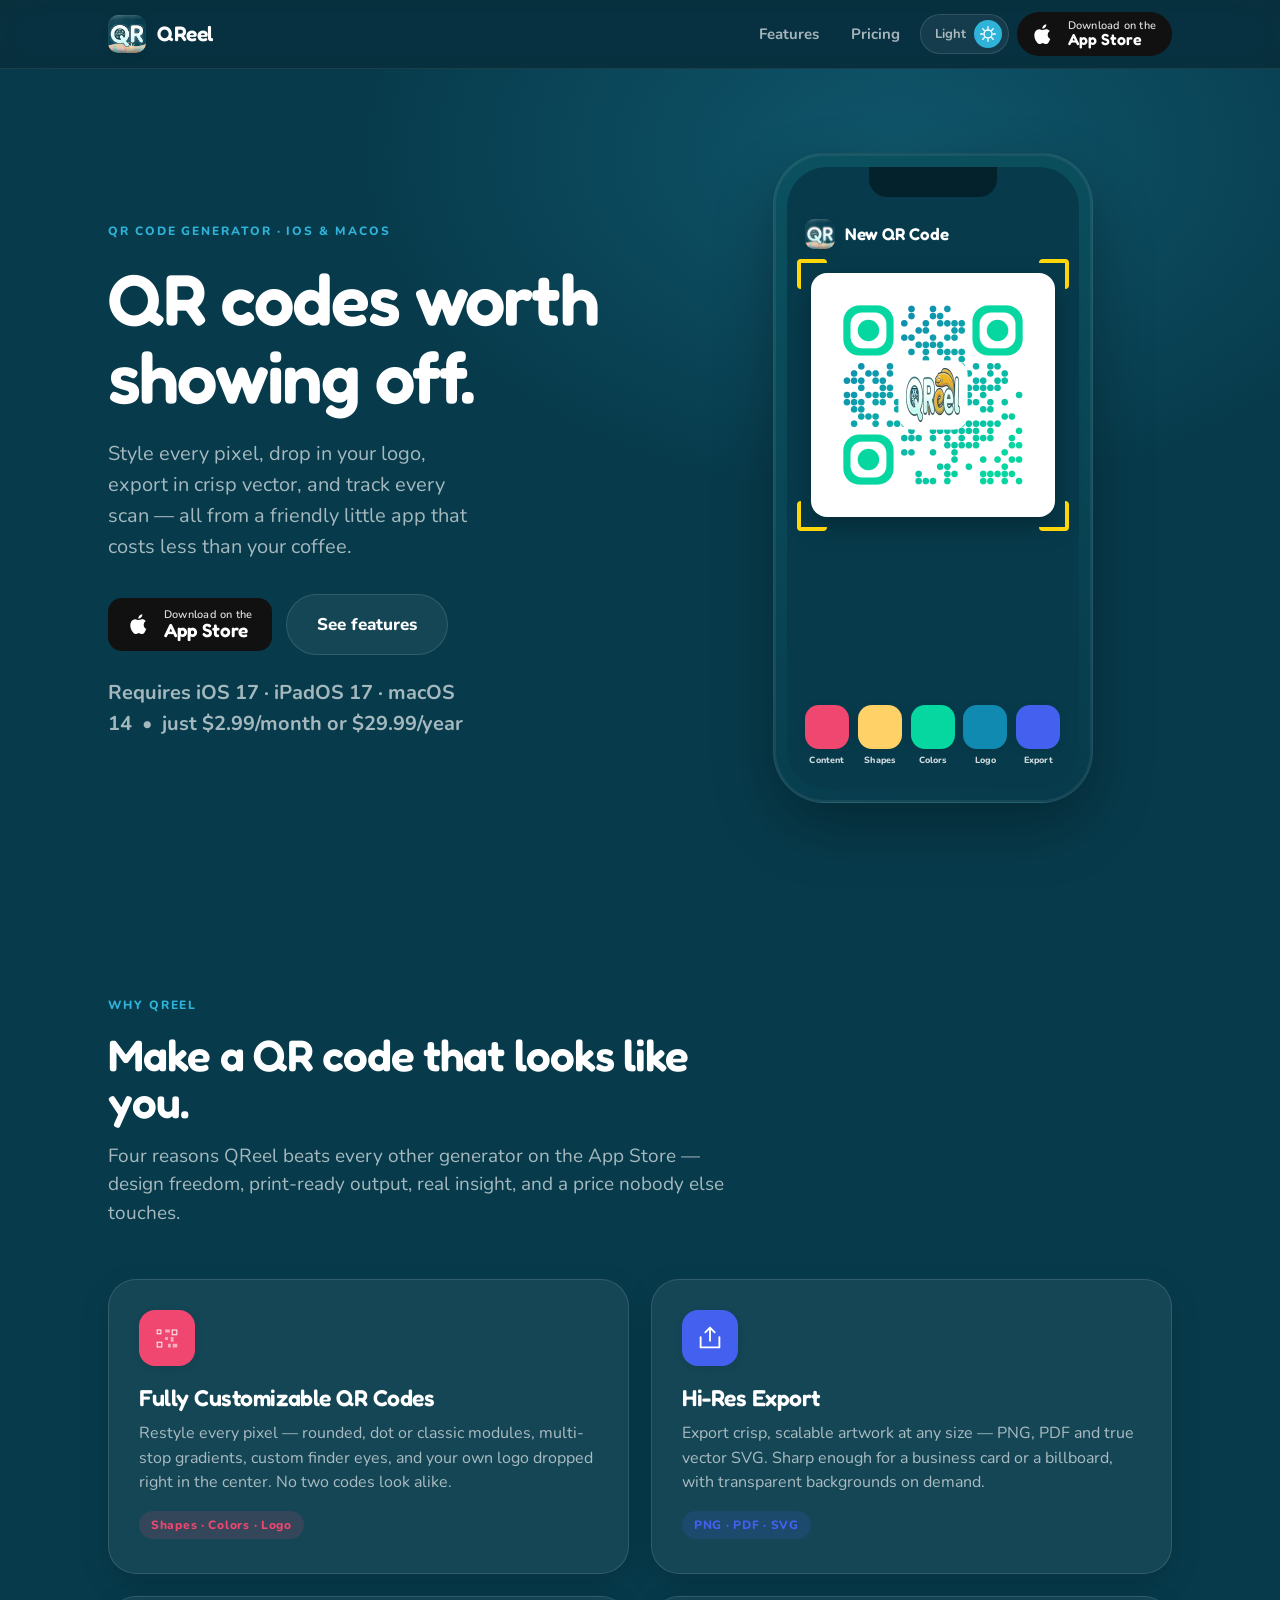
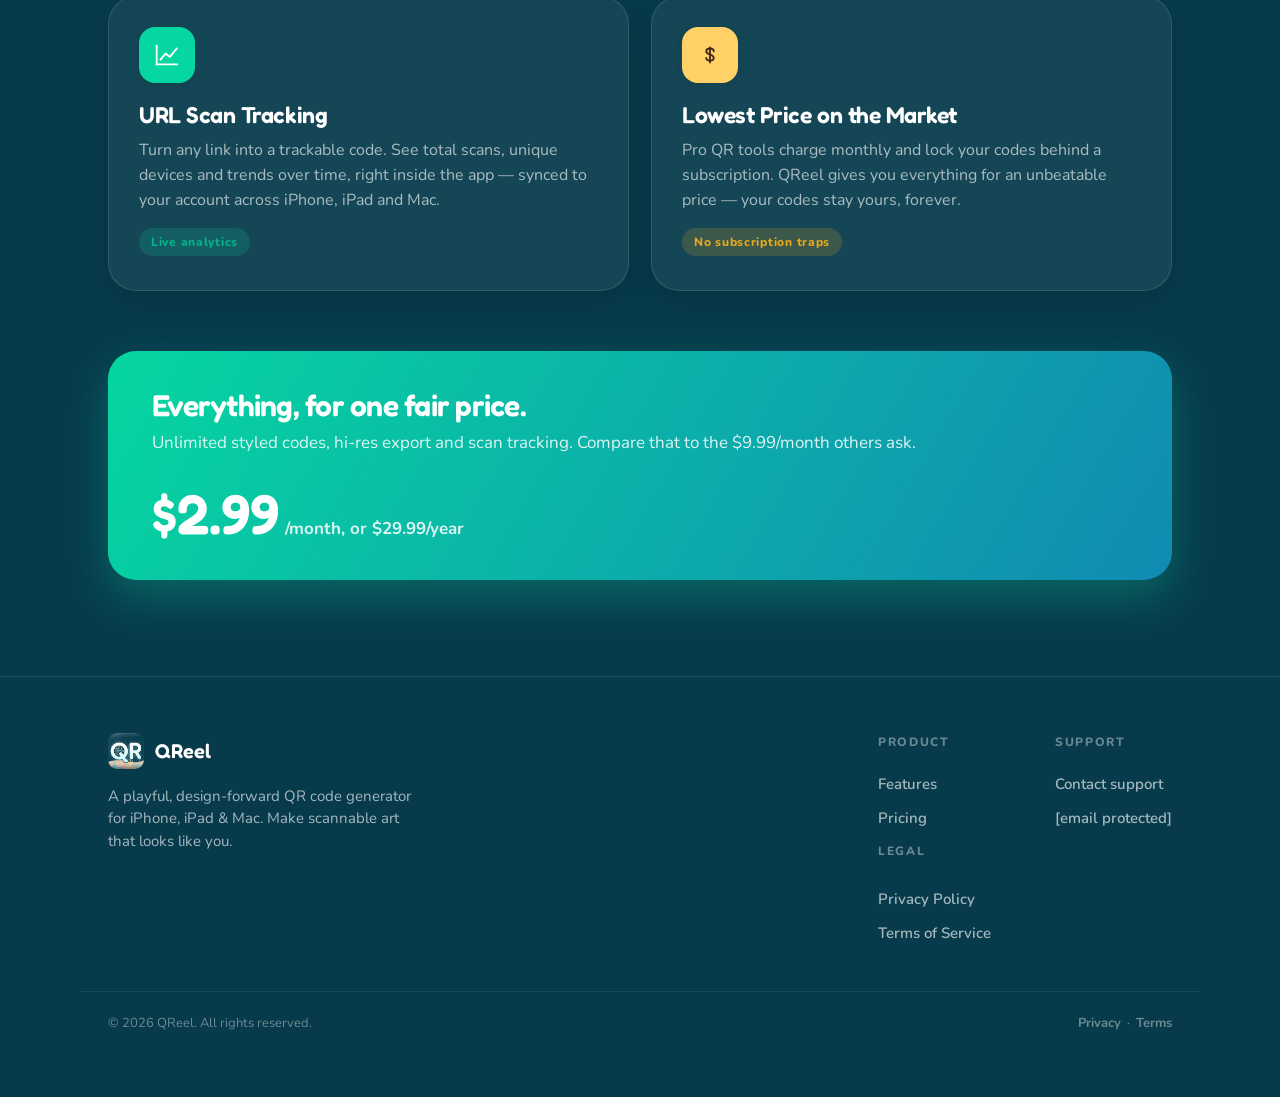
==== commit 0b1803bc: "Update download links to point to App Store" ====
--- a/index.html
+++ b/index.html
@@ -59,7 +59,7 @@
           <svg class="t-light" viewBox="0 0 24 24" fill="currentColor"><path d="M21 12.8A9 9 0 1111.2 3a7 7 0 009.8 9.8z"/></svg>
         </span>
       </button>
-      <a class="appstore-btn" href="#download" style="padding:8px 16px 8px 13px;">
+      <a class="appstore-btn" href="https://apps.apple.com/us/app/qreel/id6787137013" style="padding:8px 16px 8px 13px;">
         <svg viewBox="0 0 24 24" fill="currentColor"><path d="M16.36 12.78c-.02-2.3 1.88-3.4 1.96-3.46-1.07-1.56-2.73-1.78-3.32-1.8-1.41-.14-2.76.83-3.47.83-.72 0-1.82-.81-3-.79-1.54.02-2.97.9-3.76 2.28-1.61 2.79-.41 6.92 1.15 9.19.76 1.11 1.67 2.36 2.86 2.31 1.15-.05 1.58-.74 2.97-.74 1.38 0 1.77.74 2.98.72 1.23-.02 2.01-1.13 2.76-2.25.87-1.29 1.23-2.54 1.25-2.61-.03-.01-2.39-.92-2.41-3.64zM14.07 5.86c.64-.78 1.07-1.85.95-2.93-.92.04-2.03.61-2.69 1.38-.59.69-1.11 1.79-.97 2.84 1.02.08 2.07-.52 2.71-1.29z"/></svg>
         <span class="as-text"><span class="as-small">Download on the</span><span class="as-big" style="font-size:16px;">App Store</span></span>
       </a>
@@ -74,7 +74,7 @@
       <h1 class="display reveal" data-delay="60">QR codes worth<br>showing off.</h1>
       <p class="reveal" data-delay="120">Style every pixel, drop in your logo, export in crisp vector, and track every scan — all from a friendly little app that costs less than your coffee.</p>
       <div class="hero-cta reveal" data-delay="180">
-        <a class="appstore-btn" href="#download"><svg viewBox="0 0 24 24" fill="currentColor"><path d="M16.36 12.78c-.02-2.3 1.88-3.4 1.96-3.46-1.07-1.56-2.73-1.78-3.32-1.8-1.41-.14-2.76.83-3.47.83-.72 0-1.82-.81-3-.79-1.54.02-2.97.9-3.76 2.28-1.61 2.79-.41 6.92 1.15 9.19.76 1.11 1.67 2.36 2.86 2.31 1.15-.05 1.58-.74 2.97-.74 1.38 0 1.77.74 2.98.72 1.23-.02 2.01-1.13 2.76-2.25.87-1.29 1.23-2.54 1.25-2.61-.03-.01-2.39-.92-2.41-3.64zM14.07 5.86c.64-.78 1.07-1.85.95-2.93-.92.04-2.03.61-2.69 1.38-.59.69-1.11 1.79-.97 2.84 1.02.08 2.07-.52 2.71-1.29z"/></svg><span class="as-text"><span class="as-small">Download on the</span><span class="as-big">App Store</span></span></a>
+        <a class="appstore-btn" href="https://apps.apple.com/us/app/qreel/id6787137013"><svg viewBox="0 0 24 24" fill="currentColor"><path d="M16.36 12.78c-.02-2.3 1.88-3.4 1.96-3.46-1.07-1.56-2.73-1.78-3.32-1.8-1.41-.14-2.76.83-3.47.83-.72 0-1.82-.81-3-.79-1.54.02-2.97.9-3.76 2.28-1.61 2.79-.41 6.92 1.15 9.19.76 1.11 1.67 2.36 2.86 2.31 1.15-.05 1.58-.74 2.97-.74 1.38 0 1.77.74 2.98.72 1.23-.02 2.01-1.13 2.76-2.25.87-1.29 1.23-2.54 1.25-2.61-.03-.01-2.39-.92-2.41-3.64zM14.07 5.86c.64-.78 1.07-1.85.95-2.93-.92.04-2.03.61-2.69 1.38-.59.69-1.11 1.79-.97 2.84 1.02.08 2.07-.52 2.71-1.29z"/></svg><span class="as-text"><span class="as-small">Download on the</span><span class="as-big">App Store</span></span></a>
         <a class="btn btn-secondary btn-lg" href="#features">See features</a>
       </div>
       <p class="hero-meta reveal" data-delay="240">Requires iOS 17 · iPadOS 17 · macOS 14 &nbsp;•&nbsp; just $2.99/month or $29.99/year</p>
@@ -165,7 +165,7 @@
         <h4>Product</h4>
         <a href="index.html#features">Features</a>
         <a href="index.html#pricing">Pricing</a>
-        <a href="#download">Download</a>
+        <a href="https://apps.apple.com/us/app/qreel/id6787137013>Download</a>
       </div>
       <div class="foot-col">
         <h4>Legal</h4>
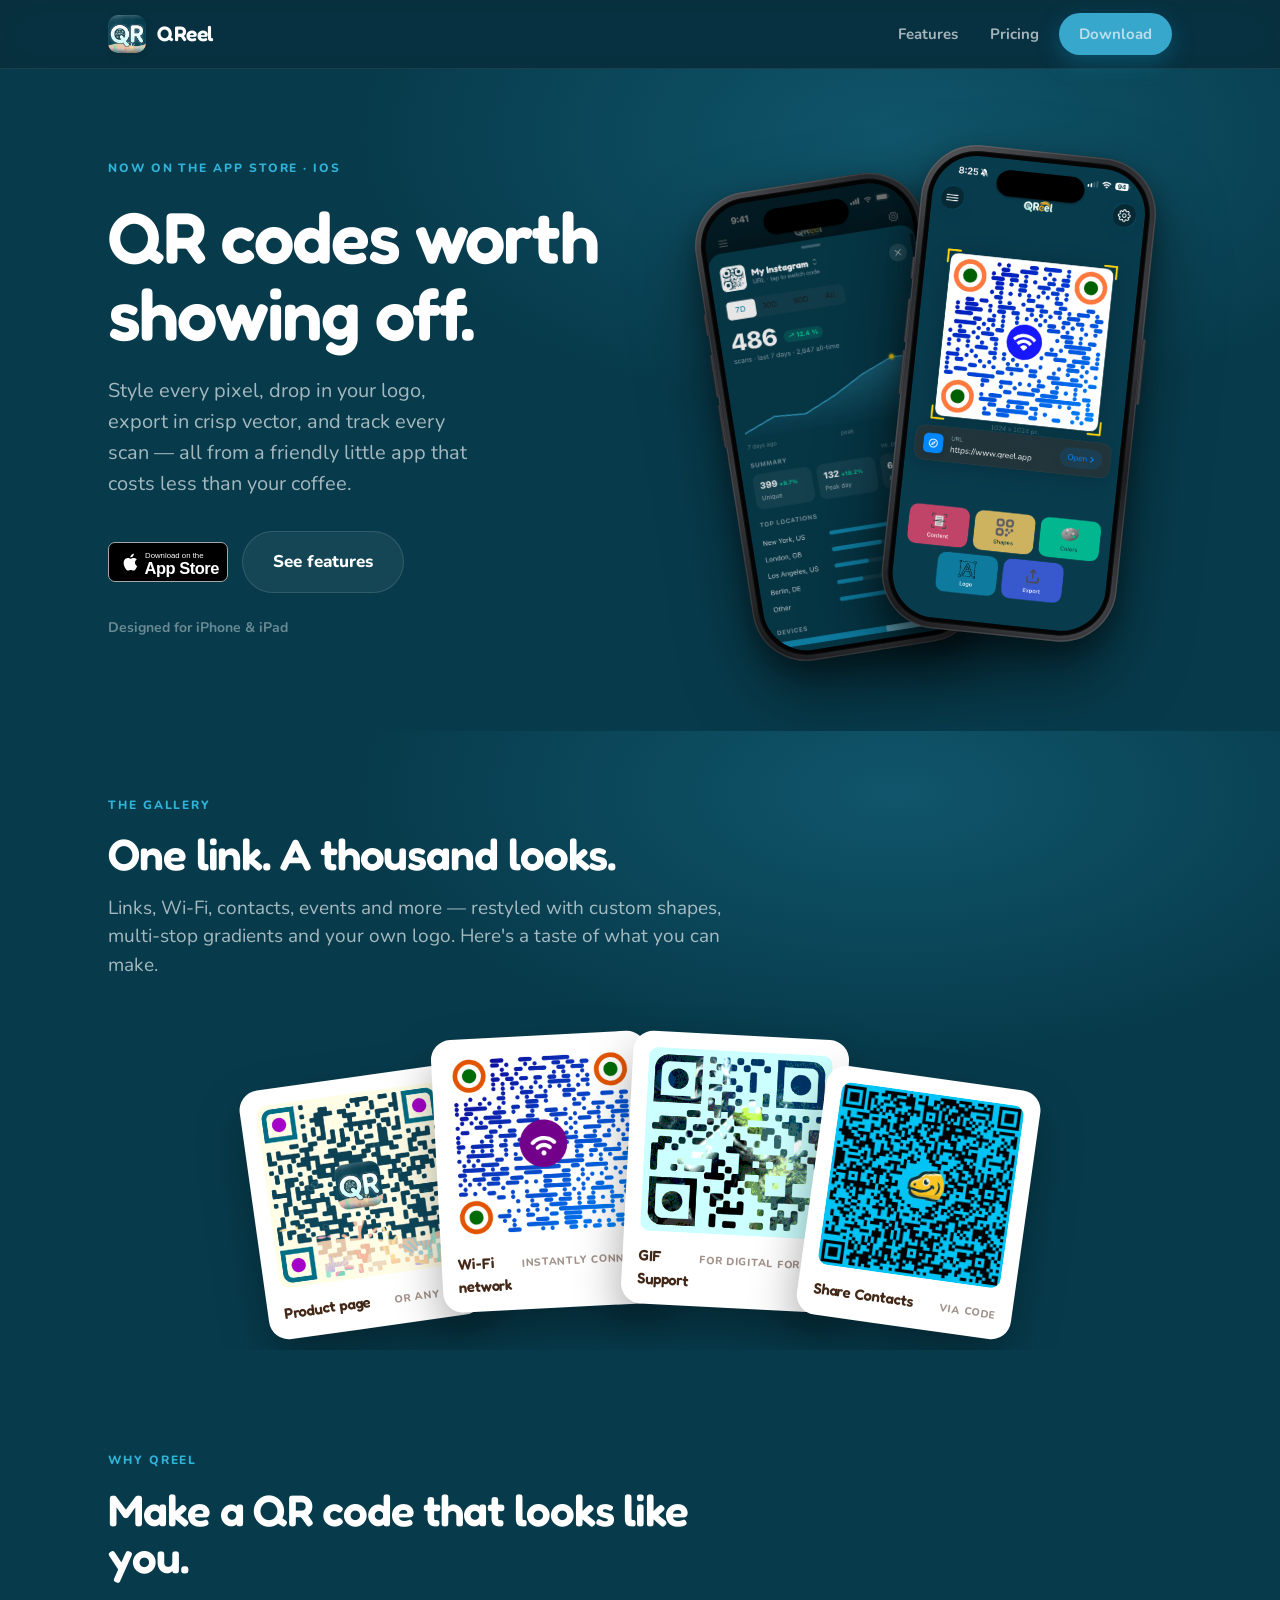
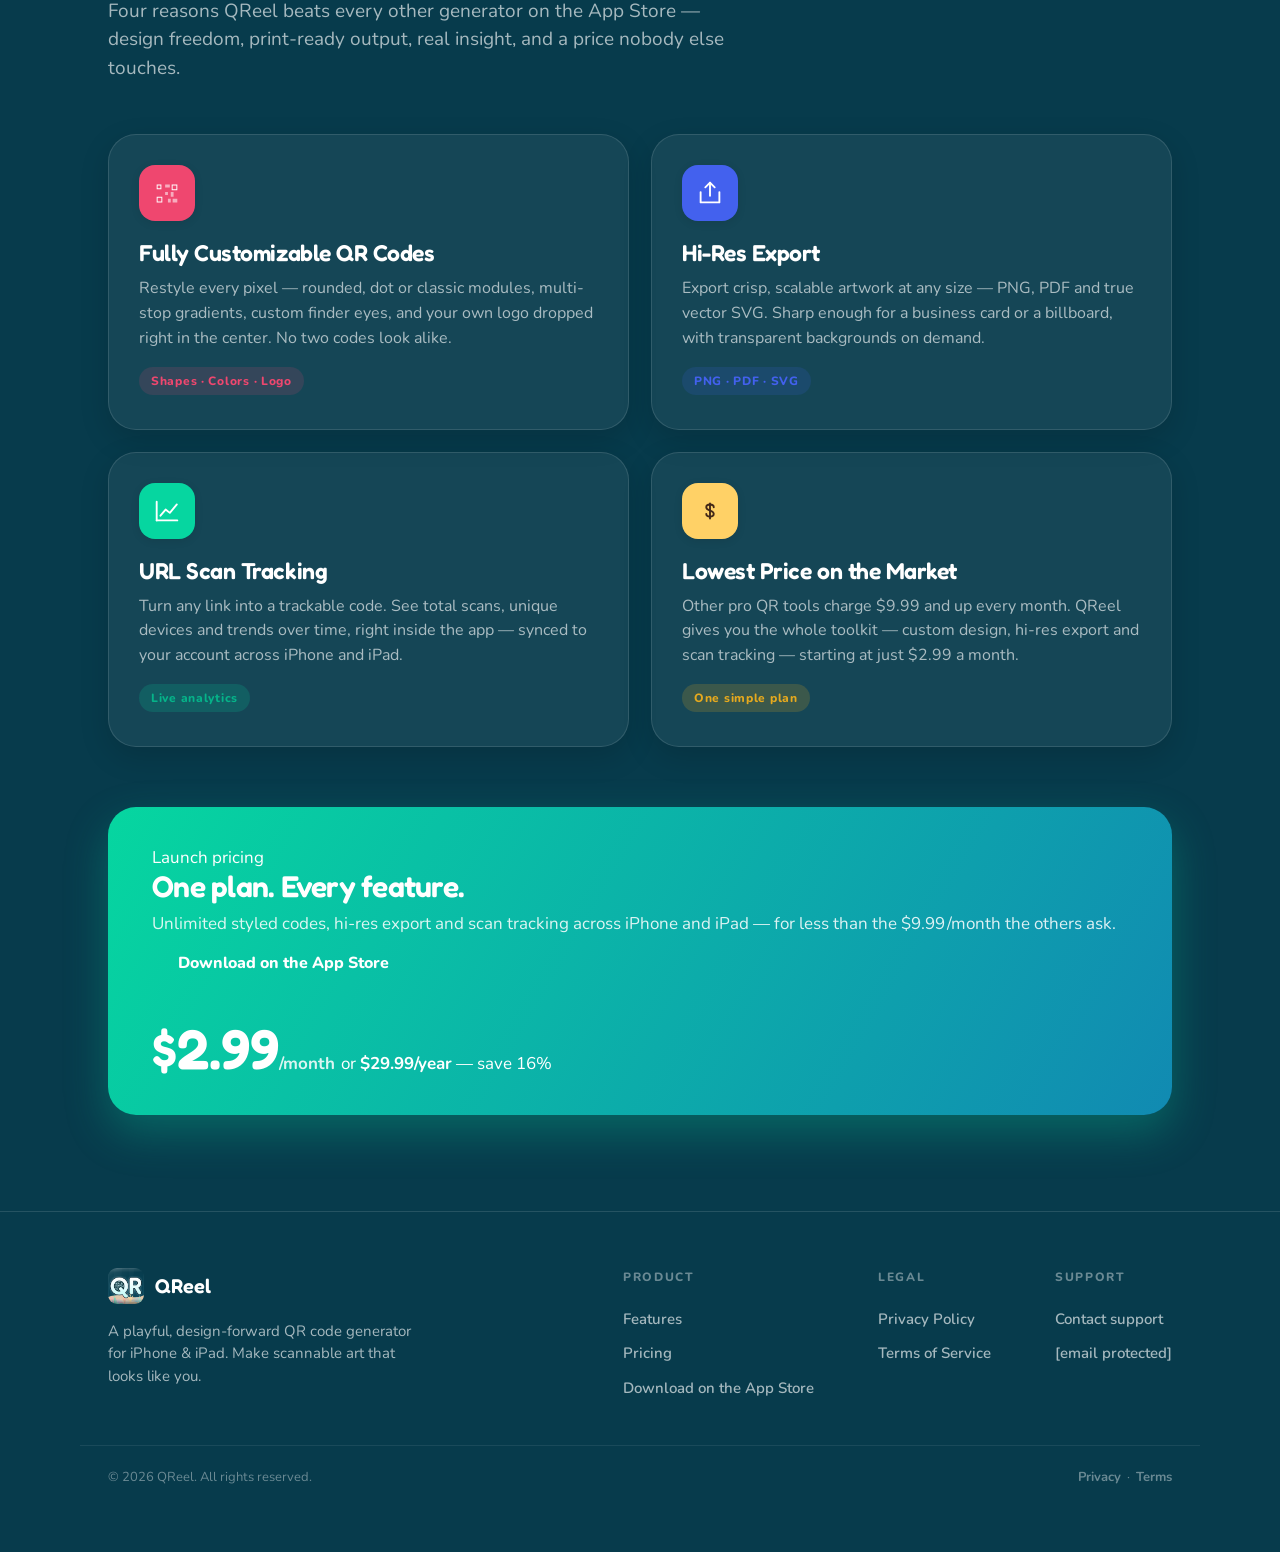
==== commit 07fe0f7b: "Update meta description and content for clarity" ====
--- a/index.html
+++ b/index.html
@@ -4,7 +4,7 @@
 <meta charset="utf-8">
 <meta name="viewport" content="width=device-width, initial-scale=1">
 <title>QReel — QR codes worth showing off</title>
-<meta name="description" content="QReel is a playful QR code generator for iPhone, iPad and Mac. Fully customizable codes, hi-res export, scan tracking — at the lowest price on the App Store.">
+<meta name="description" content="QReel is a playful QR code generator for iPhone and iPad. Fully customizable codes, hi-res export and scan tracking. Now on the App Store.">
 <link rel="icon" href="assets/QReel-app-icon-reef-1024.png">
 <link rel="stylesheet" href="qreel-site.css">
 </head>
@@ -18,30 +18,49 @@
 .hero-cta { display: flex; gap: 14px; align-items: center; margin-top: 32px; flex-wrap: wrap; }
 .hero-meta { margin-top: 22px; color: var(--text-tertiary); font-weight: 700; font-size: 14px; }
 .heroA-device { display: flex; justify-content: center; }
-.phone {
-  position: relative; width: 320px; height: 650px;
-  background: linear-gradient(160deg, #0b515f, #073b4c);
-  border-radius: 52px; padding: 13px;
-  box-shadow: var(--shadow-float), inset 0 0 0 2px rgba(255,255,255,0.06);
-  border: 1px solid rgba(255,255,255,0.10);
-}
-.phone-notch { position: absolute; top: 13px; left: 50%; transform: translateX(-50%); width: 128px; height: 30px; background: #04222b; border-radius: 0 0 18px 18px; z-index: 2; }
-.phone-screen { width: 100%; height: 100%; background: #073b4c; border-radius: 40px; padding: 52px 18px 22px; display: flex; flex-direction: column; }
-.app-top { display: flex; align-items: center; gap: 10px; margin-bottom: 16px; }
-.app-eel { width: 30px; height: 30px; border-radius: 9px; background: url(assets/QReel-app-icon-reef-1024.png) center/cover; box-shadow: var(--shadow-tile); }
-.app-title { font-family: var(--font-rounded); font-weight: 600; font-size: 17px; color: #fff; white-space: nowrap; }
-.app-qr { background: #fff; border-radius: 16px; padding: 18px; box-shadow: 0 10px 26px rgba(0,0,0,0.3); margin: 8px 6px 0; }
-.app-qr canvas { width: 100%; display: block; }
-.app-tools { margin-top: auto; display: grid; grid-template-columns: repeat(5,1fr); gap: 8px; padding-top: 18px; }
-.tool { display: flex; flex-direction: column; align-items: center; gap: 5px; }
-.tool span { width: 44px; height: 44px; border-radius: 14px; box-shadow: var(--shadow-tile); }
-.tool label { font-size: 9px; font-weight: 800; color: rgba(255,255,255,0.82); letter-spacing: 0.02em; }
-.t-pink span { background: var(--qr-pink); } .t-yellow span { background: var(--qr-yellow); }
-.t-emerald span { background: var(--qr-emerald); } .t-blue span { background: var(--qr-blue); }
-.t-export span { background: var(--qr-export-blue); }
-@media (prefers-reduced-motion: no-preference){ .heroA-device .phone { animation: floaty 6s ease-in-out infinite; } }
+/* realistic iPhone frame around a real app screenshot */
+.device { position: relative; width: 300px; padding: 11px; border-radius: 56px;
+  background: linear-gradient(145deg,#5b5d61 0%,#2c2e31 20%,#3d3f43 46%,#1f2023 74%,#4c4e52 100%);
+  box-shadow: 0 34px 70px rgba(0,0,0,0.5), 0 12px 26px rgba(0,0,0,0.34), inset 0 0 0 1.5px rgba(255,255,255,0.12), inset 0 -2px 6px rgba(0,0,0,0.4); }
+.device::before { content:""; position:absolute; inset:6px; border-radius:50px; background:#050506; box-shadow: inset 0 0 0 1px rgba(255,255,255,0.05); z-index:1; }
+.device-screen { position:relative; z-index:2; border-radius:45px; overflow:hidden; aspect-ratio:1179/2556; background:#04222b; box-shadow: inset 0 0 0 1px rgba(0,0,0,0.6); }
+.device-screen img { width:100%; height:100%; object-fit:cover; display:block; }
+.device-island { position:absolute; z-index:4; top:11px; left:50%; transform:translateX(-50%); width:88px; height:26px; background:#000; border-radius:999px; box-shadow: 0 1px 2px rgba(0,0,0,0.5); }
+.device-btn { position:absolute; z-index:0; border-radius:2px; background:linear-gradient(90deg,#26282b,#45474b 55%,#2c2e31); }
+.b-mute { left:-2.5px; top:118px; width:3.5px; height:22px; }
+.b-vup  { left:-2.5px; top:160px; width:3.5px; height:44px; }
+.b-vdn  { left:-2.5px; top:212px; width:3.5px; height:44px; }
+.b-pow  { right:-2.5px; top:176px; width:3.5px; height:66px; }
+/* two phones fanned like playing cards */
+.phone-fan { position: relative; display: flex; justify-content: center; align-items: center; }
+.phone-fan .device { width: 236px; margin: 0 -58px; transform-origin: bottom center; }
+.phone-fan .d1 { transform: rotate(-9deg) translateY(12px) scale(0.975); z-index: 1; filter: brightness(0.9); }
+.phone-fan .d2 { transform: rotate(6deg) translateY(-4px); z-index: 2; }
+@media (prefers-reduced-motion: no-preference){ .heroA-device .phone-fan { animation: floaty 6s ease-in-out infinite; } }
 @keyframes floaty { 0%,100%{ transform: translateY(0);} 50%{ transform: translateY(-12px);} }
-@media (max-width: 900px){ .heroA-grid { grid-template-columns: 1fr; gap: 40px; } .heroA-copy > p { max-width: none; } .heroA-device { order: -1; } .phone { transform: scale(0.9); } }
+
+/* capabilities showcase gallery */
+.showcase { position: relative; padding: 60px 0 44px; overflow: hidden; }
+.showcase .hero-bg { position:absolute; inset:0; background: var(--hero-glow); pointer-events:none; }
+.show-fan { position:relative; margin-top: 54px; display:flex; justify-content:center; align-items:flex-end; }
+.show-card { width: 216px; margin: 0 -20px; background:#fff; border-radius: var(--r-lg); padding:16px 16px 14px; box-shadow: 0 22px 46px rgba(0,0,0,0.34); transform-origin: bottom center; transition: transform 380ms var(--ease-spring), box-shadow 300ms; }
+.show-card.sc1 { transform: rotate(-8deg) translateY(20px); z-index:1; }
+.show-card.sc2 { transform: rotate(-3deg) translateY(2px); z-index:2; }
+.show-card.sc3 { transform: rotate(3deg) translateY(2px); z-index:3; }
+.show-card.sc4 { transform: rotate(8deg) translateY(20px); z-index:4; }
+.show-card:hover { transform: translateY(-16px) rotate(0deg) scale(1.05); z-index:6; box-shadow: 0 30px 62px rgba(0,0,0,0.44); }
+.show-card canvas, .show-card .show-qr { display:block; width:100%; height:auto; border-radius:10px; }
+.show-cap { margin-top:14px; display:flex; align-items:baseline; justify-content:space-between; gap:10px; }
+.show-cap .t { font-family: var(--font-rounded); font-weight:600; font-size:15px; letter-spacing:-0.01em; color: var(--qr-cocoa); }
+.show-cap .s { font-size:10.5px; font-weight:800; letter-spacing:0.07em; text-transform:uppercase; color: rgba(67,40,24,0.5); white-space:nowrap; }
+@media (max-width: 900px){ .heroA-grid { grid-template-columns: 1fr; gap: 40px; } .heroA-copy > p { max-width: none; } .heroA-device { order: -1; margin-top: 6px; } .phone-fan .device { width: 208px; margin: 0 -50px; } }
+@media (max-width: 720px){ .show-fan { transform: scale(0.82); } }
+@media (max-width: 520px){ .show-fan { transform: scale(0.6); margin-top: 26px; margin-bottom: -28px; } }
+.hero-cta .btn { flex: none; white-space: nowrap; }
+.hero-soon { margin-top: 24px; display: flex; align-items: center; gap: 14px; flex-wrap: wrap; }
+.soon-badge { display: inline-flex; align-items: center; gap: 9px; padding: 9px 16px; border-radius: var(--r-pill); background: var(--surface-card); border: 1px solid var(--hairline); color: var(--text-secondary); font-weight: 800; font-size: 13px; letter-spacing: 0.01em; }
+.soon-badge svg { width: 17px; height: 17px; }
+.soon-req { color: var(--text-tertiary); font-weight: 700; font-size: 14px; }
 </style>
 <header class="nav">
   <div class="wrap nav-inner">
@@ -52,17 +71,7 @@
     <nav class="nav-links">
       <a class="hide-sm" href="index.html#features">Features</a>
       <a class="hide-sm" href="index.html#pricing">Pricing</a>
-      <button class="theme-toggle" data-theme-toggle aria-label="Toggle color theme">
-        <span class="t-dark">Light</span><span class="t-light">Dark</span>
-        <span class="knob">
-          <svg class="t-dark" viewBox="0 0 24 24" fill="currentColor"><path d="M12 18a6 6 0 100-12 6 6 0 000 12zM12 1v3M12 20v3M4.2 4.2l2.1 2.1M17.7 17.7l2.1 2.1M1 12h3M20 12h3M4.2 19.8l2.1-2.1M17.7 6.3l2.1-2.1" stroke="currentColor" stroke-width="2" fill="none" stroke-linecap="round"/></svg>
-          <svg class="t-light" viewBox="0 0 24 24" fill="currentColor"><path d="M21 12.8A9 9 0 1111.2 3a7 7 0 009.8 9.8z"/></svg>
-        </span>
-      </button>
-      <a class="appstore-btn" href="https://apps.apple.com/us/app/qreel/id6787137013" style="padding:8px 16px 8px 13px;">
-        <svg viewBox="0 0 24 24" fill="currentColor"><path d="M16.36 12.78c-.02-2.3 1.88-3.4 1.96-3.46-1.07-1.56-2.73-1.78-3.32-1.8-1.41-.14-2.76.83-3.47.83-.72 0-1.82-.81-3-.79-1.54.02-2.97.9-3.76 2.28-1.61 2.79-.41 6.92 1.15 9.19.76 1.11 1.67 2.36 2.86 2.31 1.15-.05 1.58-.74 2.97-.74 1.38 0 1.77.74 2.98.72 1.23-.02 2.01-1.13 2.76-2.25.87-1.29 1.23-2.54 1.25-2.61-.03-.01-2.39-.92-2.41-3.64zM14.07 5.86c.64-.78 1.07-1.85.95-2.93-.92.04-2.03.61-2.69 1.38-.59.69-1.11 1.79-.97 2.84 1.02.08 2.07-.52 2.71-1.29z"/></svg>
-        <span class="as-text"><span class="as-small">Download on the</span><span class="as-big" style="font-size:16px;">App Store</span></span>
-      </a>
+      <a class="btn btn-primary" style="padding:10px 20px;font-size:15px;white-space:nowrap;flex:none;" href="https://apps.apple.com/us/app/qreel/id6787137013">Download</a>
     </nav>
   </div>
 </header>
@@ -70,37 +79,51 @@
   <div class="hero-bg"></div>
   <div class="wrap heroA-grid">
     <div class="heroA-copy">
-      <span class="eyebrow reveal">QR Code Generator · iOS &amp; macOS</span>
+      <span class="eyebrow reveal">Now on the App Store · iOS</span>
       <h1 class="display reveal" data-delay="60">QR codes worth<br>showing off.</h1>
       <p class="reveal" data-delay="120">Style every pixel, drop in your logo, export in crisp vector, and track every scan — all from a friendly little app that costs less than your coffee.</p>
       <div class="hero-cta reveal" data-delay="180">
-        <a class="appstore-btn" href="https://apps.apple.com/us/app/qreel/id6787137013"><svg viewBox="0 0 24 24" fill="currentColor"><path d="M16.36 12.78c-.02-2.3 1.88-3.4 1.96-3.46-1.07-1.56-2.73-1.78-3.32-1.8-1.41-.14-2.76.83-3.47.83-.72 0-1.82-.81-3-.79-1.54.02-2.97.9-3.76 2.28-1.61 2.79-.41 6.92 1.15 9.19.76 1.11 1.67 2.36 2.86 2.31 1.15-.05 1.58-.74 2.97-.74 1.38 0 1.77.74 2.98.72 1.23-.02 2.01-1.13 2.76-2.25.87-1.29 1.23-2.54 1.25-2.61-.03-.01-2.39-.92-2.41-3.64zM14.07 5.86c.64-.78 1.07-1.85.95-2.93-.92.04-2.03.61-2.69 1.38-.59.69-1.11 1.79-.97 2.84 1.02.08 2.07-.52 2.71-1.29z"/></svg><span class="as-text"><span class="as-small">Download on the</span><span class="as-big">App Store</span></span></a>
+        <a class="appstore-badge" href="https://apps.apple.com/us/app/qreel/id6787137013" aria-label="Download QReel on the App Store"><img src="assets/app-store-badge.svg" alt="Download on the App Store" width="120" height="40"></a>
         <a class="btn btn-secondary btn-lg" href="#features">See features</a>
       </div>
-      <p class="hero-meta reveal" data-delay="240">Requires iOS 17 · iPadOS 17 · macOS 14 &nbsp;•&nbsp; just $2.99/month or $29.99/year</p>
+      <div class="hero-soon reveal" data-delay="240">
+        <span class="soon-req">Designed for iPhone &amp; iPad</span>
+      </div>
     </div>
 
     <div class="heroA-device reveal" data-delay="160">
-      <div class="phone">
-        <div class="phone-notch"></div>
-        <div class="phone-screen">
-          <div class="app-top">
-            <span class="app-eel"></span>
-            <span class="app-title">New QR Code</span>
+      <div class="phone-fan">
+        <div class="device d1">
+          <span class="device-btn b-mute"></span><span class="device-btn b-vup"></span><span class="device-btn b-vdn"></span><span class="device-btn b-pow"></span>
+          <div class="device-screen">
+            <img src="assets/app-hero-ocean.png" alt="QReel scan-tracking analytics — total scans, trend chart and top locations for a link, on an iPhone" width="924" height="2009">
+            <span class="device-island"></span>
           </div>
-          <div class="app-qr scan-frame">
-            <div class="brackets"><span class="tl"></span><span class="tr"></span><span class="bl"></span><span class="br"></span></div>
-            <canvas data-qr='{"grid":25,"style":"rounded","colors":["#118ab2","#06d6a0"],"angle":50,"logo":true,"seed":42}'></canvas>
+        </div>
+        <div class="device d2">
+          <span class="device-btn b-mute"></span><span class="device-btn b-vup"></span><span class="device-btn b-vdn"></span><span class="device-btn b-pow"></span>
+          <div class="device-screen">
+            <img src="assets/app-hero-screenshot.png" alt="The QReel app showing a finished blue QR code with a Wi‑Fi logo for qreel.app, on an iPhone" width="1179" height="2556">
+            <span class="device-island"></span>
           </div>
-          <div class="app-tools">
-            <div class="tool t-pink"><span></span><label>Content</label></div>
-            <div class="tool t-yellow"><span></span><label>Shapes</label></div>
-            <div class="tool t-emerald"><span></span><label>Colors</label></div>
-            <div class="tool t-blue"><span></span><label>Logo</label></div>
-            <div class="tool t-export"><span></span><label>Export</label></div>
-          </div>
-        </div>
-      </div>
+        </div>
+      </div>
+    </div>
+  </div>
+</section>
+<section class="showcase">
+  <div class="hero-bg"></div>
+  <div class="wrap">
+    <div class="section-head reveal">
+      <span class="eyebrow">The gallery</span>
+      <h2 class="display">One link. A thousand looks.</h2>
+      <p>Links, Wi‑Fi, contacts, events and more — restyled with custom shapes, multi‑stop gradients and your own logo. Here's a taste of what you can make.</p>
+    </div>
+    <div class="show-fan reveal">
+      <div class="show-card sc1"><img class="show-qr" src="assets/qr-1.png" alt="Product page" loading="lazy" decoding="async"><div class="show-cap"><span class="t">Product page</span><span class="s">or Any url</span></div></div>
+      <div class="show-card sc2"><img class="show-qr" src="assets/qr-2.png" alt="Wi‑Fi network" loading="lazy" decoding="async"><div class="show-cap"><span class="t">Wi‑Fi network</span><span class="s">Instantly connect</span></div></div>
+      <div class="show-card sc3"><img class="show-qr" src="assets/qr-3.gif" alt="GIF Support" loading="lazy" decoding="async"><div class="show-cap"><span class="t">GIF Support</span><span class="s">for Digital formats</span></div></div>
+      <div class="show-card sc4"><img class="show-qr" src="assets/qr-4.png" alt="Share Contacts" loading="lazy" decoding="async"><div class="show-cap"><span class="t">Share Contacts</span><span class="s">via code</span></div></div>
     </div>
   </div>
 </section>
@@ -130,26 +153,28 @@
       <article class="feature-card f-emerald reveal" data-delay="160">
         <div class="ic"><svg viewBox="0 0 256 256" fill="none" stroke="currentColor" stroke-width="16" stroke-linecap="round" stroke-linejoin="round"><path d="M40 208V48"/><path d="M40 208h176"/><path d="M72 168l44-52 36 28 60-72"/></svg></div>
         <h3>URL Scan Tracking</h3>
-        <p>Turn any link into a trackable code. See total scans, unique devices and trends over time, right inside the app — synced to your account across iPhone, iPad and Mac.</p>
+        <p>Turn any link into a trackable code. See total scans, unique devices and trends over time, right inside the app — synced to your account across iPhone and iPad.</p>
         <span class="tag">Live analytics</span>
       </article>
 
       <article class="feature-card f-yellow reveal" data-delay="240">
         <div class="ic"><svg viewBox="0 0 256 256" fill="none" stroke="currentColor" stroke-width="16" stroke-linecap="round" stroke-linejoin="round"><path d="M128 64v128"/><path d="M160 96c0-15-14-24-32-24s-32 8-32 24 14 22 32 28 32 12 32 28-14 24-32 24-32-9-32-24"/></svg></div>
         <h3>Lowest Price on the Market</h3>
-        <p>Pro QR tools charge monthly and lock your codes behind a subscription. QReel gives you everything for an unbeatable price — your codes stay yours, forever.</p>
-        <span class="tag">No subscription traps</span>
+        <p>Other pro QR tools charge $9.99 and up every month. QReel gives you the whole toolkit — custom design, hi-res export and scan tracking — starting at just $2.99 a month.</p>
+        <span class="tag">One simple plan</span>
       </article>
     </div>
 
     <div class="price-strip reveal" id="pricing">
       <div class="pl">
-        <h3 class="display">Everything, for one fair price.</h3>
-        <p>Unlimited styled codes, hi-res export and scan tracking. Compare that to the $9.99/month others ask.</p>
+        <span class="price-eyebrow">Launch pricing</span>
+        <h3 class="display">One plan. Every feature.</h3>
+        <p>Unlimited styled codes, hi-res export and scan tracking across iPhone and iPad — for less than the $9.99&#8239;/month the others ask.</p>
+        <a class="btn price-cta" href="https://apps.apple.com/us/app/qreel/id6787137013">Download on the App Store</a>
       </div>
       <div class="pr">
-        <span class="amt">$2.99</span>
-        <span class="per">/month, or $29.99/year</span>
+        <div class="plan-main"><span class="amt">$2.99</span><span class="per">/month</span></div>
+        <div class="plan-alt">or <strong>$29.99/year</strong> — save 16%</div>
       </div>
     </div>
   </div>
@@ -158,14 +183,14 @@
   <div class="wrap foot-inner">
     <div class="foot-brand">
       <div class="fb"><img src="assets/QReel-app-icon-reef-1024.png" alt="QReel"><span>QReel</span></div>
-      <p>A playful, design-forward QR code generator for iPhone, iPad &amp; Mac. Make scannable art that looks like you.</p>
+      <p>A playful, design-forward QR code generator for iPhone &amp; iPad. Make scannable art that looks like you.</p>
     </div>
     <div class="foot-cols">
       <div class="foot-col">
         <h4>Product</h4>
         <a href="index.html#features">Features</a>
         <a href="index.html#pricing">Pricing</a>
-        <a href="https://apps.apple.com/us/app/qreel/id6787137013>Download</a>
+        <a href="https://apps.apple.com/us/app/qreel/id6787137013">Download on the App Store</a>
       </div>
       <div class="foot-col">
         <h4>Legal</h4>
@@ -175,7 +200,7 @@
       <div class="foot-col">
         <h4>Support</h4>
         <a href="#" data-open-support>Contact support</a>
-        <a href="/cdn-cgi/l/email-protection#0e7d7b7e7e617c7a4e7f7c6b6b62206f7e7e"><span class="__cf_email__" data-cfemail="d2a1a7a2a2bda0a692a3a0b7b7befcb3a2a2">[email&#160;protected]</span></a>
+        <a href="/cdn-cgi/l/email-protection#9be8eeebebf4e9efdbeae9fefef7b5faebeb"><span class="__cf_email__" data-cfemail="c0b3b5b0b0afb2b480b1b2a5a5aceea1b0b0">[email&#160;protected]</span></a>
       </div>
     </div>
   </div>
@@ -210,7 +235,7 @@
         </div>
         <input type="hidden" name="subject" value="New QReel support message">
         <input type="text" name="honeypot" tabindex="-1" autocomplete="off" style="position:absolute;left:-9999px;width:1px;height:1px;opacity:0" aria-hidden="true">
-        <p class="form-error" id="sf-error">Something went wrong. Please try again, or email <a href="/cdn-cgi/l/email-protection" class="__cf_email__" data-cfemail="582b2d2828372a2c18292a3d3d3476392828">[email&#160;protected]</a>.</p>
+        <p class="form-error" id="sf-error">Something went wrong. Please try again, or email <a href="/cdn-cgi/l/email-protection" class="__cf_email__" data-cfemail="f3808683839c8187b3828196969fdd928383">[email&#160;protected]</a>.</p>
         <div class="form-actions">
           <button class="btn btn-primary btn-lg" type="submit">Send message</button>
         </div>
@@ -234,7 +259,6 @@
     </div>
   </div>
 </div>
-<script data-cfasync="false" src="/cdn-cgi/scripts/5c5dd728/cloudflare-static/email-decode.min.js"></script><script data-cfasync="false" src="/cdn-cgi/scripts/5c5dd728/cloudflare-static/email-decode.min.js"></script><script src="qr-art.js"></script>
-<script src="site.js"></script>
+<script data-cfasync="false" src="/cdn-cgi/scripts/5c5dd728/cloudflare-static/email-decode.min.js"></script><script src="site.js"></script>
 </body>
 </html>
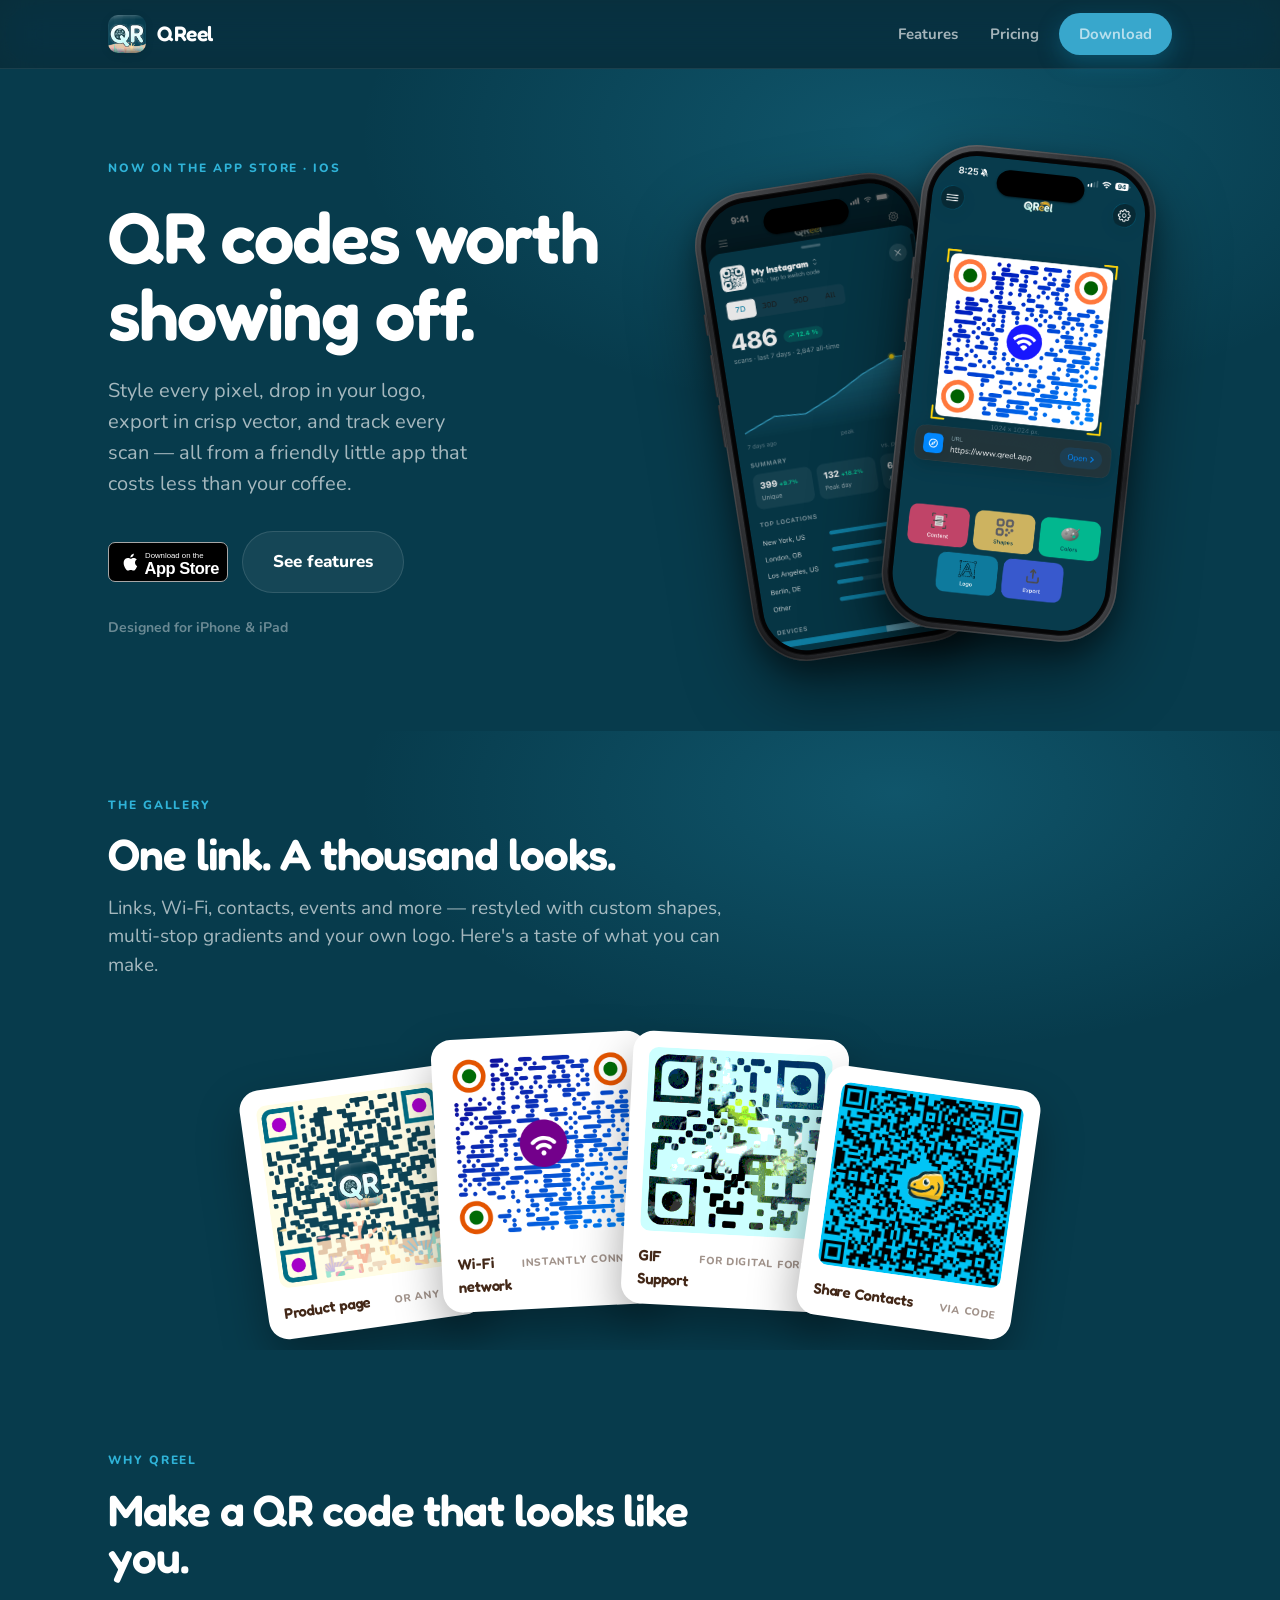
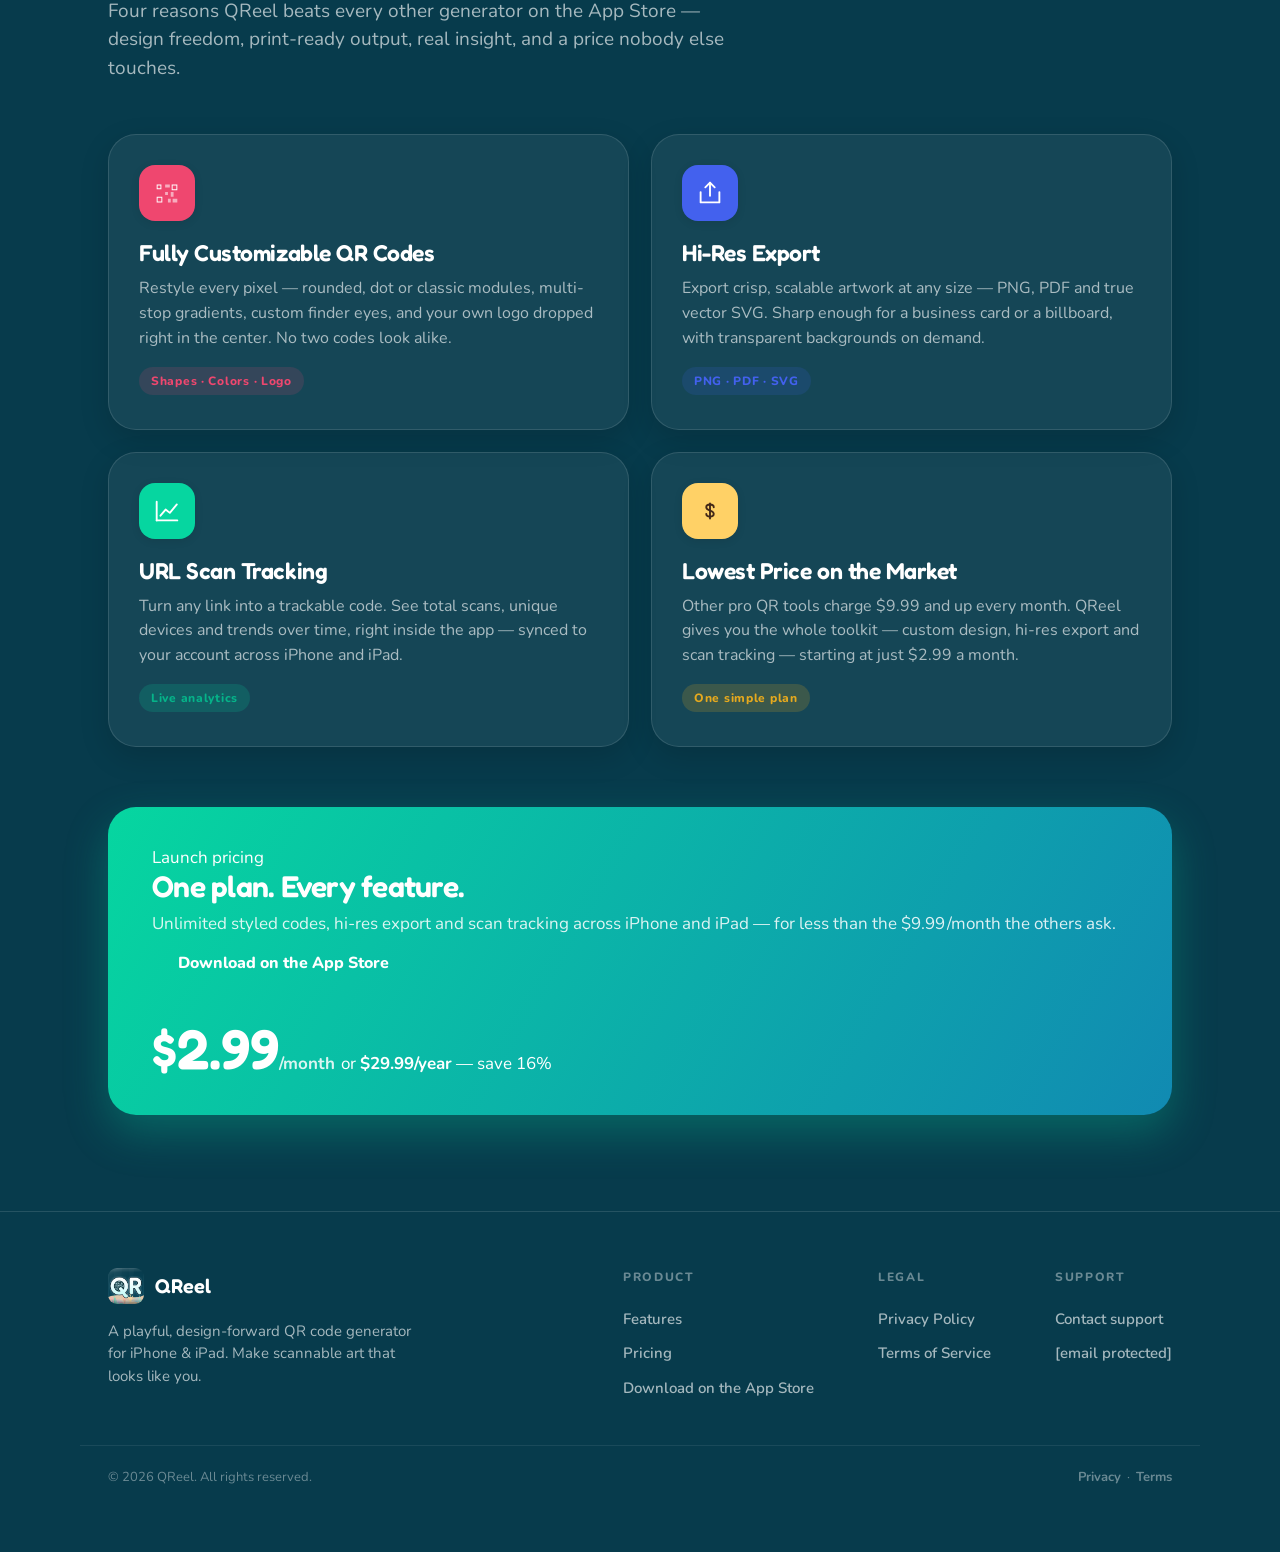
==== commit 1f824815: "Update email protection links and error messages" ====
--- a/index.html
+++ b/index.html
@@ -54,8 +54,8 @@
 .show-cap .t { font-family: var(--font-rounded); font-weight:600; font-size:15px; letter-spacing:-0.01em; color: var(--qr-cocoa); }
 .show-cap .s { font-size:10.5px; font-weight:800; letter-spacing:0.07em; text-transform:uppercase; color: rgba(67,40,24,0.5); white-space:nowrap; }
 @media (max-width: 900px){ .heroA-grid { grid-template-columns: 1fr; gap: 40px; } .heroA-copy > p { max-width: none; } .heroA-device { order: -1; margin-top: 6px; } .phone-fan .device { width: 208px; margin: 0 -50px; } }
-@media (max-width: 720px){ .show-fan { transform: scale(0.82); } }
-@media (max-width: 520px){ .show-fan { transform: scale(0.6); margin-top: 26px; margin-bottom: -28px; } }
+@media (max-width: 760px){ .show-fan { transform: scale(0.86); } }
+@media (max-width: 600px){ .show-fan { display:grid; grid-template-columns:repeat(2,1fr); gap:16px; transform:none; margin:32px 0 0; } .show-card { width:auto; margin:0; } .show-card.sc1, .show-card.sc2, .show-card.sc3, .show-card.sc4 { transform:none; } .show-card:hover { transform: translateY(-6px); } }
 .hero-cta .btn { flex: none; white-space: nowrap; }
 .hero-soon { margin-top: 24px; display: flex; align-items: center; gap: 14px; flex-wrap: wrap; }
 .soon-badge { display: inline-flex; align-items: center; gap: 9px; padding: 9px 16px; border-radius: var(--r-pill); background: var(--surface-card); border: 1px solid var(--hairline); color: var(--text-secondary); font-weight: 800; font-size: 13px; letter-spacing: 0.01em; }
@@ -200,7 +200,7 @@
       <div class="foot-col">
         <h4>Support</h4>
         <a href="#" data-open-support>Contact support</a>
-        <a href="/cdn-cgi/l/email-protection#9be8eeebebf4e9efdbeae9fefef7b5faebeb"><span class="__cf_email__" data-cfemail="c0b3b5b0b0afb2b480b1b2a5a5aceea1b0b0">[email&#160;protected]</span></a>
+        <a href="/cdn-cgi/l/email-protection#71020401011e030531000314141d5f100101"><span class="__cf_email__" data-cfemail="45363035352a37310534372020296b243535">[email&#160;protected]</span></a>
       </div>
     </div>
   </div>
@@ -235,7 +235,7 @@
         </div>
         <input type="hidden" name="subject" value="New QReel support message">
         <input type="text" name="honeypot" tabindex="-1" autocomplete="off" style="position:absolute;left:-9999px;width:1px;height:1px;opacity:0" aria-hidden="true">
-        <p class="form-error" id="sf-error">Something went wrong. Please try again, or email <a href="/cdn-cgi/l/email-protection" class="__cf_email__" data-cfemail="f3808683839c8187b3828196969fdd928383">[email&#160;protected]</a>.</p>
+        <p class="form-error" id="sf-error">Something went wrong. Please try again, or email <a href="/cdn-cgi/l/email-protection" class="__cf_email__" data-cfemail="0c7f797c7c637e784c7d7e696960226d7c7c">[email&#160;protected]</a>.</p>
         <div class="form-actions">
           <button class="btn btn-primary btn-lg" type="submit">Send message</button>
         </div>
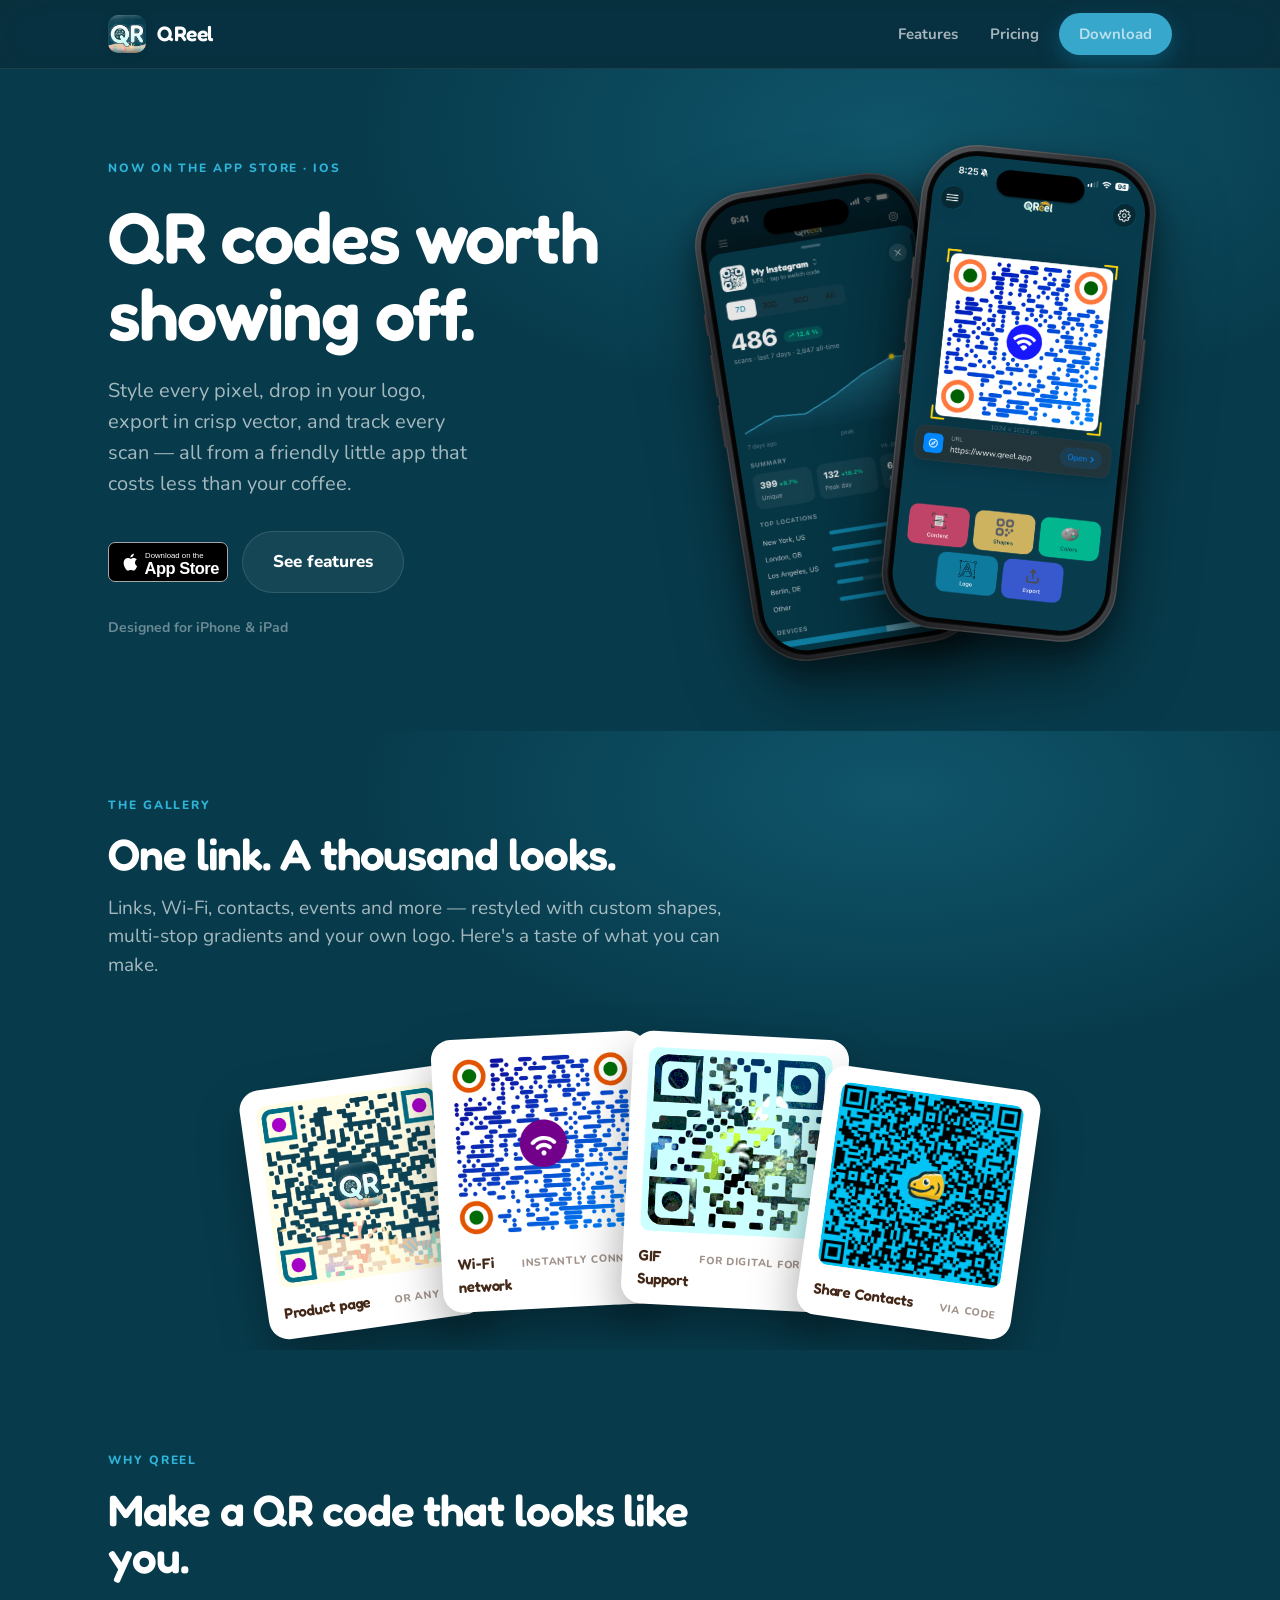
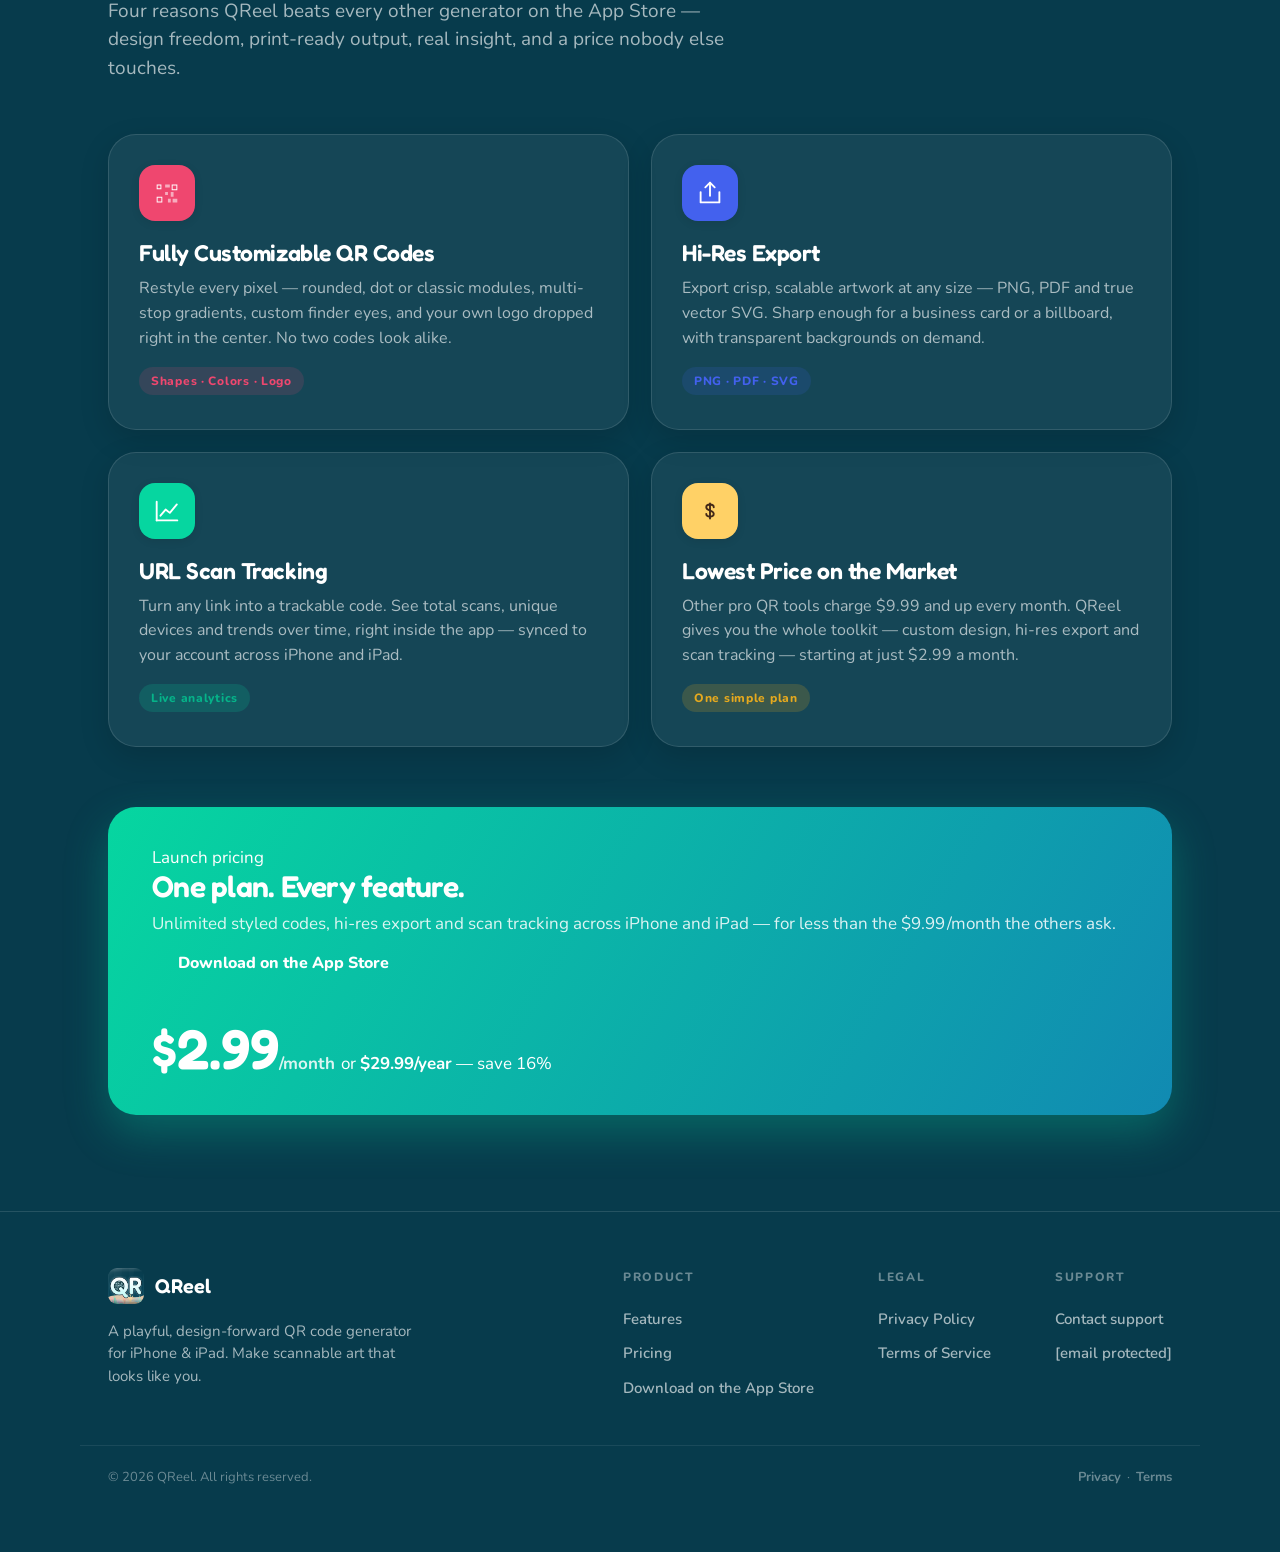
==== commit bf97dbf9: "Update responsive styles and email addresses in index.html" ====
--- a/index.html
+++ b/index.html
@@ -55,7 +55,7 @@
 .show-cap .s { font-size:10.5px; font-weight:800; letter-spacing:0.07em; text-transform:uppercase; color: rgba(67,40,24,0.5); white-space:nowrap; }
 @media (max-width: 900px){ .heroA-grid { grid-template-columns: 1fr; gap: 40px; } .heroA-copy > p { max-width: none; } .heroA-device { order: -1; margin-top: 6px; } .phone-fan .device { width: 208px; margin: 0 -50px; } }
 @media (max-width: 760px){ .show-fan { transform: scale(0.86); } }
-@media (max-width: 600px){ .show-fan { display:grid; grid-template-columns:repeat(2,1fr); gap:16px; transform:none; margin:32px 0 0; } .show-card { width:auto; margin:0; } .show-card.sc1, .show-card.sc2, .show-card.sc3, .show-card.sc4 { transform:none; } .show-card:hover { transform: translateY(-6px); } }
+@media (max-width: 600px){ .show-fan { display:grid; grid-template-columns:1fr; gap:18px; justify-items:center; transform:none; margin:30px 0 0; } .show-card { width:100%; max-width:300px; margin:0; } .show-card.sc1, .show-card.sc2, .show-card.sc3, .show-card.sc4 { transform:none; } .show-card:hover { transform: translateY(-6px); } }
 .hero-cta .btn { flex: none; white-space: nowrap; }
 .hero-soon { margin-top: 24px; display: flex; align-items: center; gap: 14px; flex-wrap: wrap; }
 .soon-badge { display: inline-flex; align-items: center; gap: 9px; padding: 9px 16px; border-radius: var(--r-pill); background: var(--surface-card); border: 1px solid var(--hairline); color: var(--text-secondary); font-weight: 800; font-size: 13px; letter-spacing: 0.01em; }
@@ -200,7 +200,7 @@
       <div class="foot-col">
         <h4>Support</h4>
         <a href="#" data-open-support>Contact support</a>
-        <a href="/cdn-cgi/l/email-protection#71020401011e030531000314141d5f100101"><span class="__cf_email__" data-cfemail="45363035352a37310534372020296b243535">[email&#160;protected]</span></a>
+        <a href="/cdn-cgi/l/email-protection#f1828481819e8385b1808394949ddf908181"><span class="__cf_email__" data-cfemail="7f0c0a0f0f100d0b3f0e0d1a1a13511e0f0f">[email&#160;protected]</span></a>
       </div>
     </div>
   </div>
@@ -235,7 +235,7 @@
         </div>
         <input type="hidden" name="subject" value="New QReel support message">
         <input type="text" name="honeypot" tabindex="-1" autocomplete="off" style="position:absolute;left:-9999px;width:1px;height:1px;opacity:0" aria-hidden="true">
-        <p class="form-error" id="sf-error">Something went wrong. Please try again, or email <a href="/cdn-cgi/l/email-protection" class="__cf_email__" data-cfemail="0c7f797c7c637e784c7d7e696960226d7c7c">[email&#160;protected]</a>.</p>
+        <p class="form-error" id="sf-error">Something went wrong. Please try again, or email <a href="/cdn-cgi/l/email-protection" class="__cf_email__" data-cfemail="70030500001f020430010215151c5e110000">[email&#160;protected]</a>.</p>
         <div class="form-actions">
           <button class="btn btn-primary btn-lg" type="submit">Send message</button>
         </div>
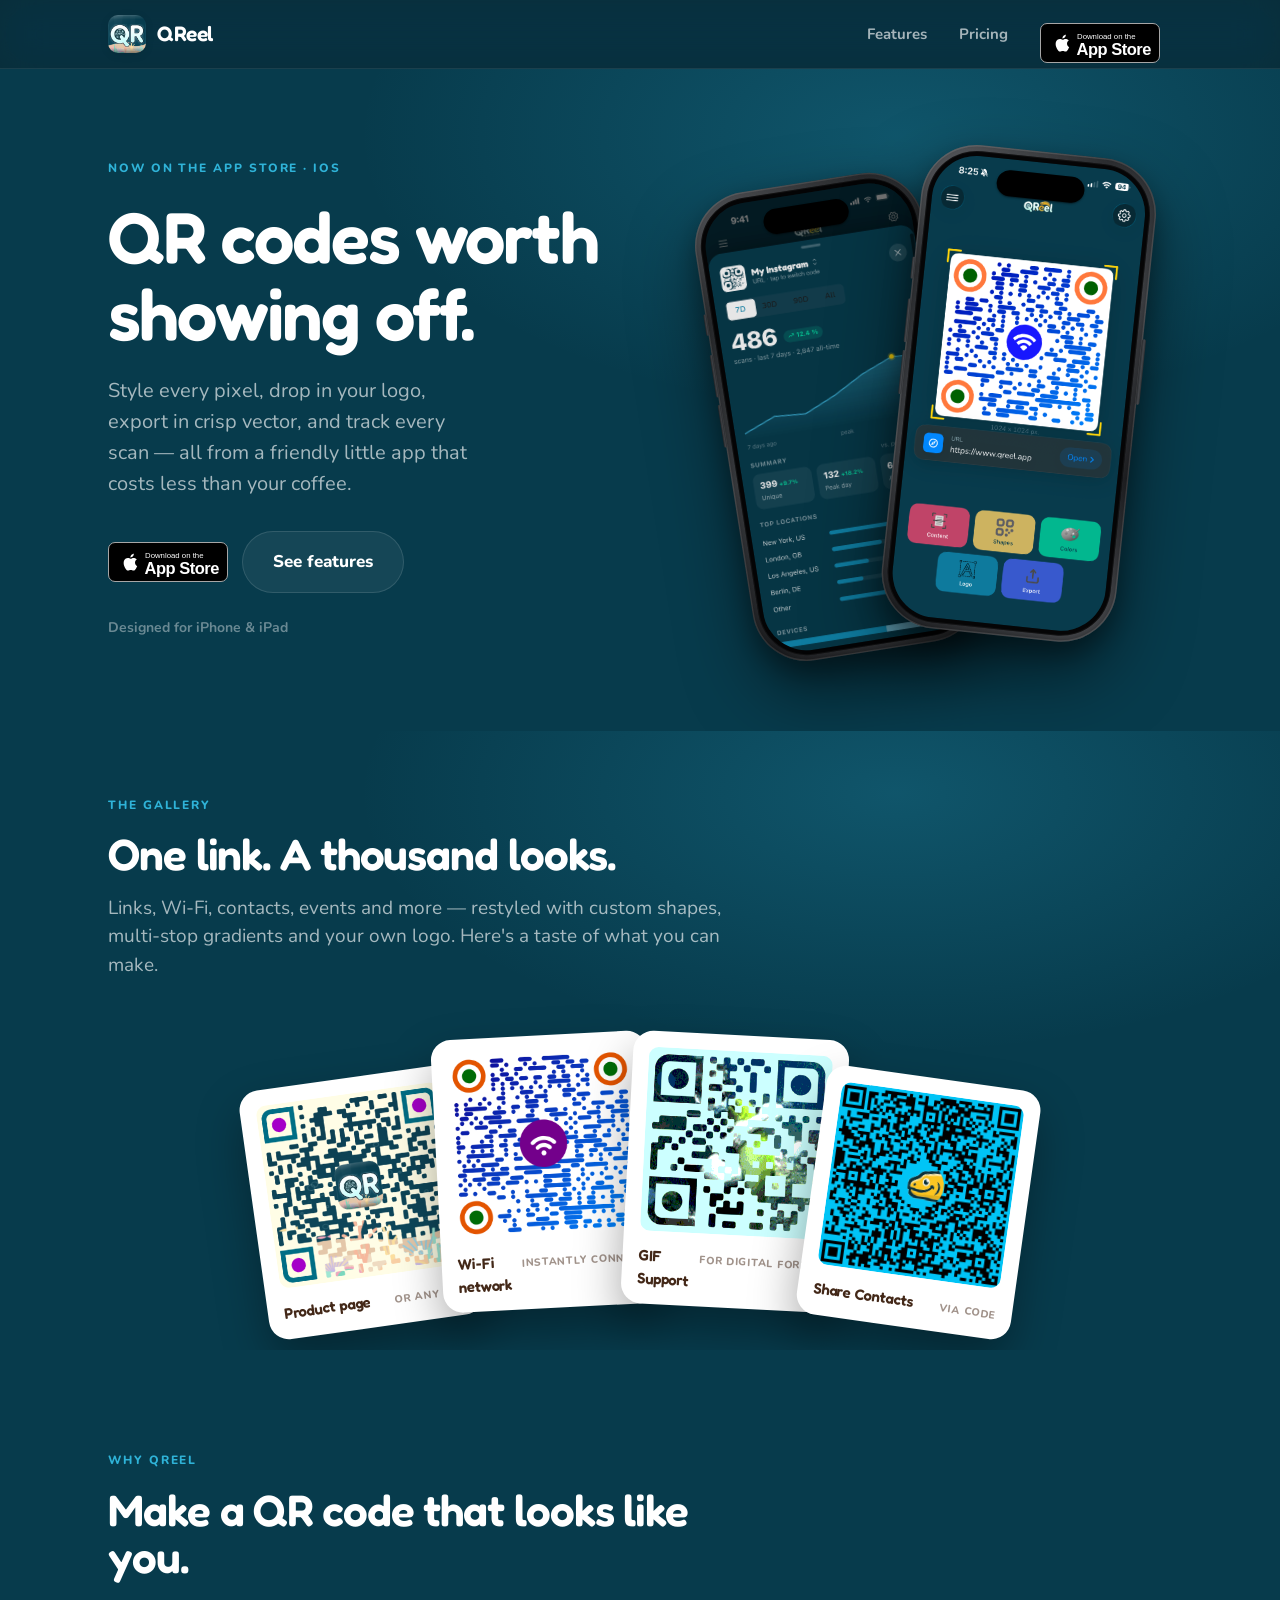
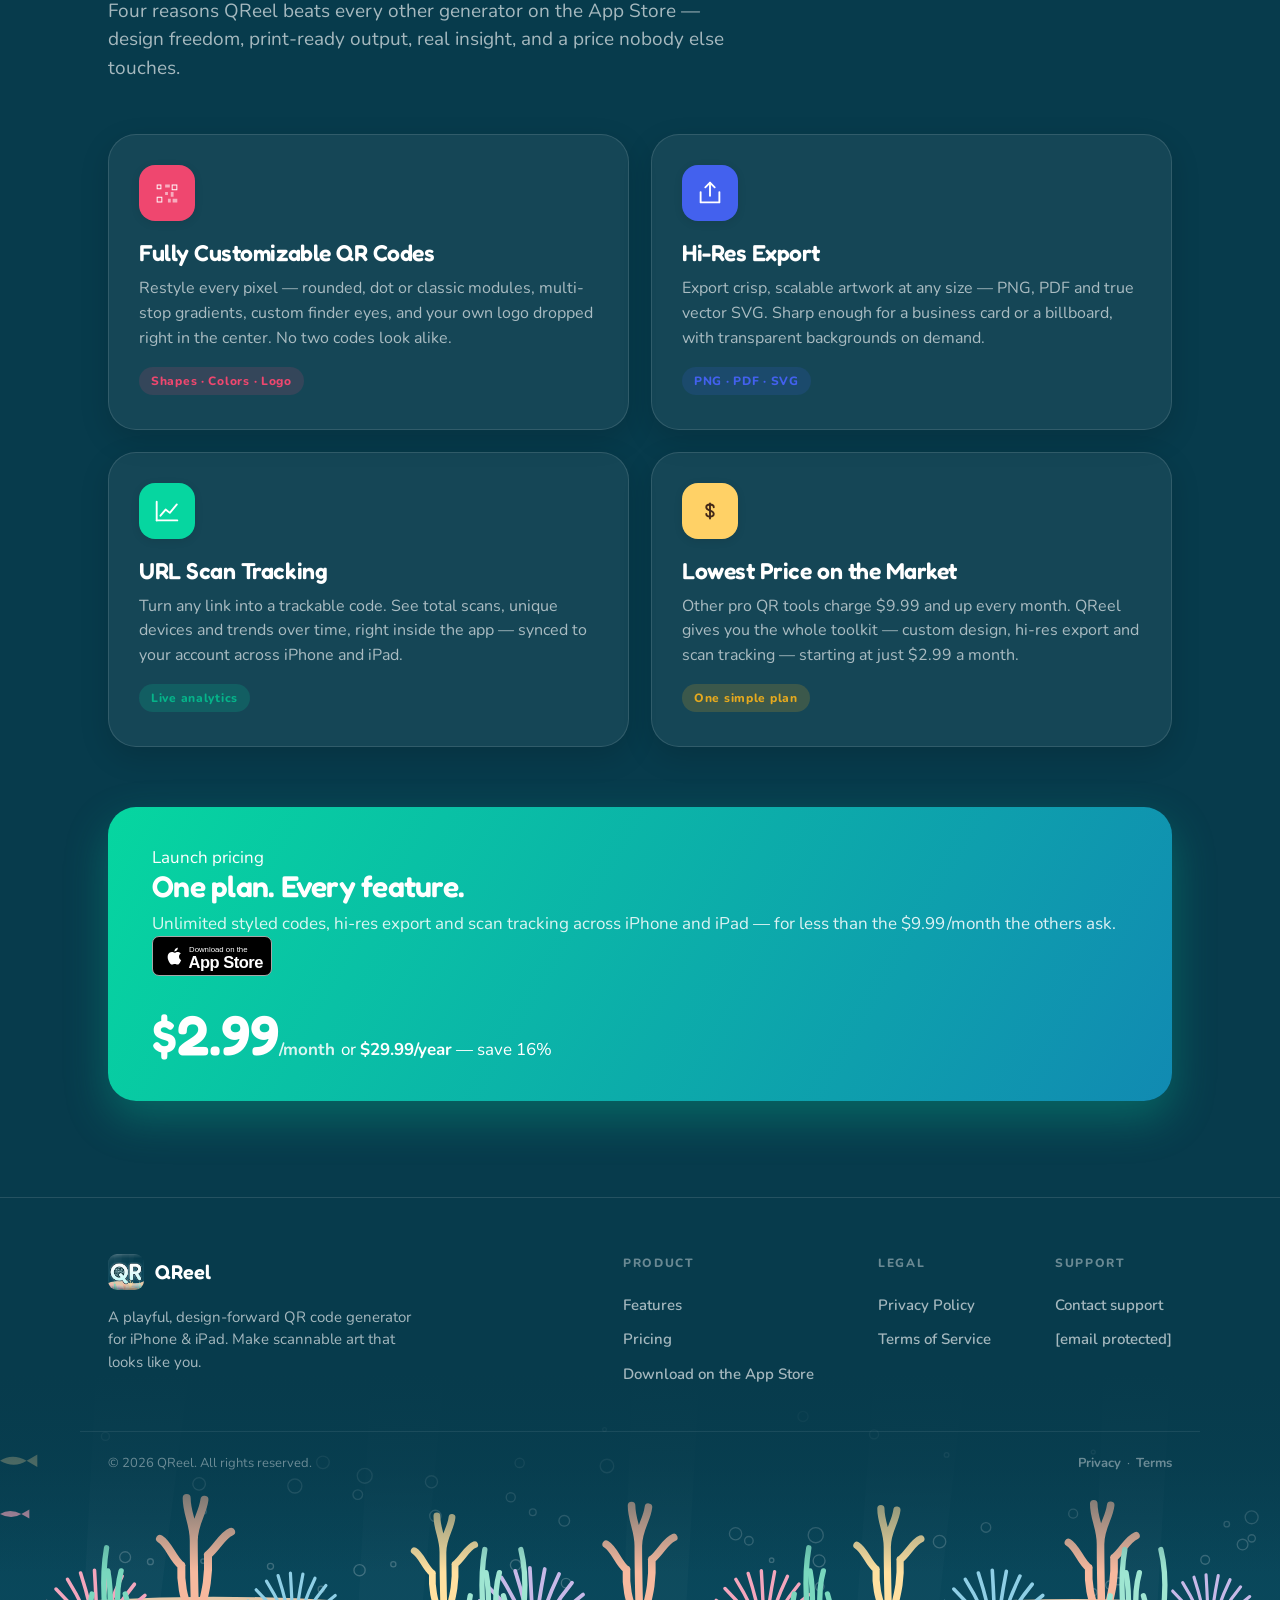
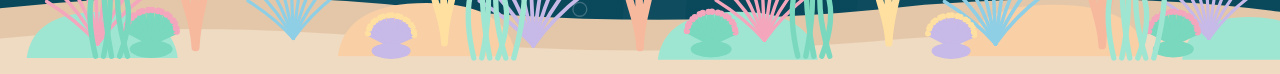
==== commit b0394857: "Replace download button with App Store badge" ====
--- a/index.html
+++ b/index.html
@@ -61,6 +61,15 @@
 .soon-badge { display: inline-flex; align-items: center; gap: 9px; padding: 9px 16px; border-radius: var(--r-pill); background: var(--surface-card); border: 1px solid var(--hairline); color: var(--text-secondary); font-weight: 800; font-size: 13px; letter-spacing: 0.01em; }
 .soon-badge svg { width: 17px; height: 17px; }
 .soon-req { color: var(--text-tertiary); font-weight: 700; font-size: 14px; }
+/* App Store badge variants */
+.appstore-badge--nav { height: 38px; flex: none; }
+.appstore-badge--price { height: 56px; margin-top: 24px; }
+/* Sunlit-garden reef along the page bottom (footer) */
+.foot { position: relative; overflow: hidden; padding-bottom: 200px; }
+.foot .reef-hero { position: absolute; left: 0; right: 0; bottom: 0; height: 300px; z-index: 0; pointer-events: none; }
+.foot > .wrap, .foot > .foot-legal { position: relative; z-index: 1; }
+.reef-hero .reef-img { position: absolute; inset: 0; width: 100%; height: 100%; display: block; }
+.reef-hero .reef-fade { position: absolute; inset: 0; pointer-events: none; background: linear-gradient(180deg, var(--bg-app) 0%, rgba(7,59,76,0.72) 30%, rgba(7,59,76,0) 66%); }
 </style>
 <header class="nav">
   <div class="wrap nav-inner">
@@ -71,7 +80,7 @@
     <nav class="nav-links">
       <a class="hide-sm" href="index.html#features">Features</a>
       <a class="hide-sm" href="index.html#pricing">Pricing</a>
-      <a class="btn btn-primary" style="padding:10px 20px;font-size:15px;white-space:nowrap;flex:none;" href="https://apps.apple.com/us/app/qreel/id6787137013">Download</a>
+      <a class="appstore-badge appstore-badge--nav" href="https://apps.apple.com/us/app/qreel/id6787137013" aria-label="Download QReel on the App Store"><img src="assets/app-store-badge.svg" alt="Download on the App Store" width="120" height="40"></a>
     </nav>
   </div>
 </header>
@@ -170,7 +179,7 @@
         <span class="price-eyebrow">Launch pricing</span>
         <h3 class="display">One plan. Every feature.</h3>
         <p>Unlimited styled codes, hi-res export and scan tracking across iPhone and iPad — for less than the $9.99&#8239;/month the others ask.</p>
-        <a class="btn price-cta" href="https://apps.apple.com/us/app/qreel/id6787137013">Download on the App Store</a>
+        <a class="appstore-badge appstore-badge--price" href="https://apps.apple.com/us/app/qreel/id6787137013" aria-label="Download QReel on the App Store"><img src="assets/app-store-badge.svg" alt="Download on the App Store" width="120" height="40"></a>
       </div>
       <div class="pr">
         <div class="plan-main"><span class="amt">$2.99</span><span class="per">/month</span></div>
@@ -180,6 +189,7 @@
   </div>
 </section>
 <footer class="foot">
+  <div class="reef-hero"><img class="reef-img" src="assets/reef-hero.svg" alt="" aria-hidden="true" width="1440" height="540"><span class="reef-fade"></span></div>
   <div class="wrap foot-inner">
     <div class="foot-brand">
       <div class="fb"><img src="assets/QReel-app-icon-reef-1024.png" alt="QReel"><span>QReel</span></div>
@@ -200,7 +210,7 @@
       <div class="foot-col">
         <h4>Support</h4>
         <a href="#" data-open-support>Contact support</a>
-        <a href="/cdn-cgi/l/email-protection#f1828481819e8385b1808394949ddf908181"><span class="__cf_email__" data-cfemail="7f0c0a0f0f100d0b3f0e0d1a1a13511e0f0f">[email&#160;protected]</span></a>
+        <a href="/cdn-cgi/l/email-protection#2a595f5a5a45585e6a5b584f4f46044b5a5a"><span class="__cf_email__" data-cfemail="b2c1c7c2c2ddc0c6f2c3c0d7d7de9cd3c2c2">[email&#160;protected]</span></a>
       </div>
     </div>
   </div>
@@ -235,7 +245,7 @@
         </div>
         <input type="hidden" name="subject" value="New QReel support message">
         <input type="text" name="honeypot" tabindex="-1" autocomplete="off" style="position:absolute;left:-9999px;width:1px;height:1px;opacity:0" aria-hidden="true">
-        <p class="form-error" id="sf-error">Something went wrong. Please try again, or email <a href="/cdn-cgi/l/email-protection" class="__cf_email__" data-cfemail="70030500001f020430010215151c5e110000">[email&#160;protected]</a>.</p>
+        <p class="form-error" id="sf-error">Something went wrong. Please try again, or email <a href="/cdn-cgi/l/email-protection" class="__cf_email__" data-cfemail="ed9e989d9d829f99ad9c9f888881c38c9d9d">[email&#160;protected]</a>.</p>
         <div class="form-actions">
           <button class="btn btn-primary btn-lg" type="submit">Send message</button>
         </div>
